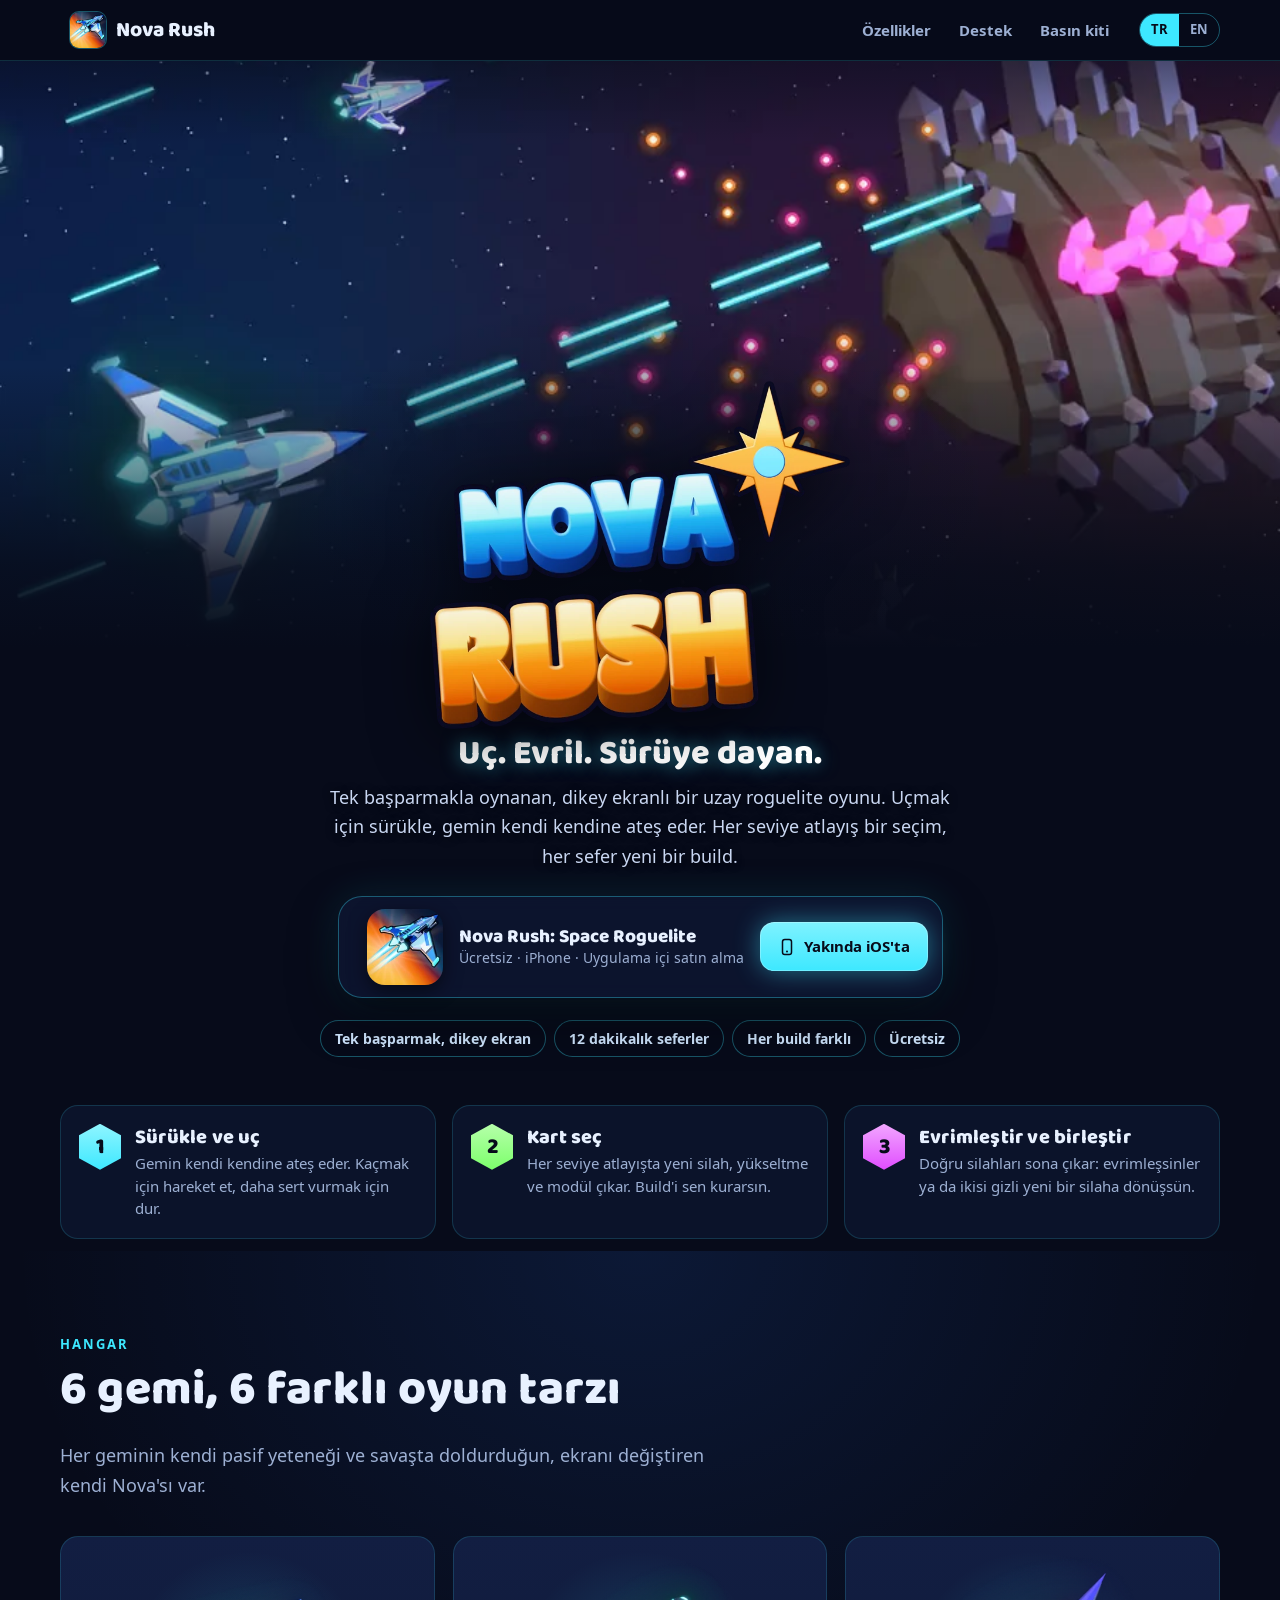
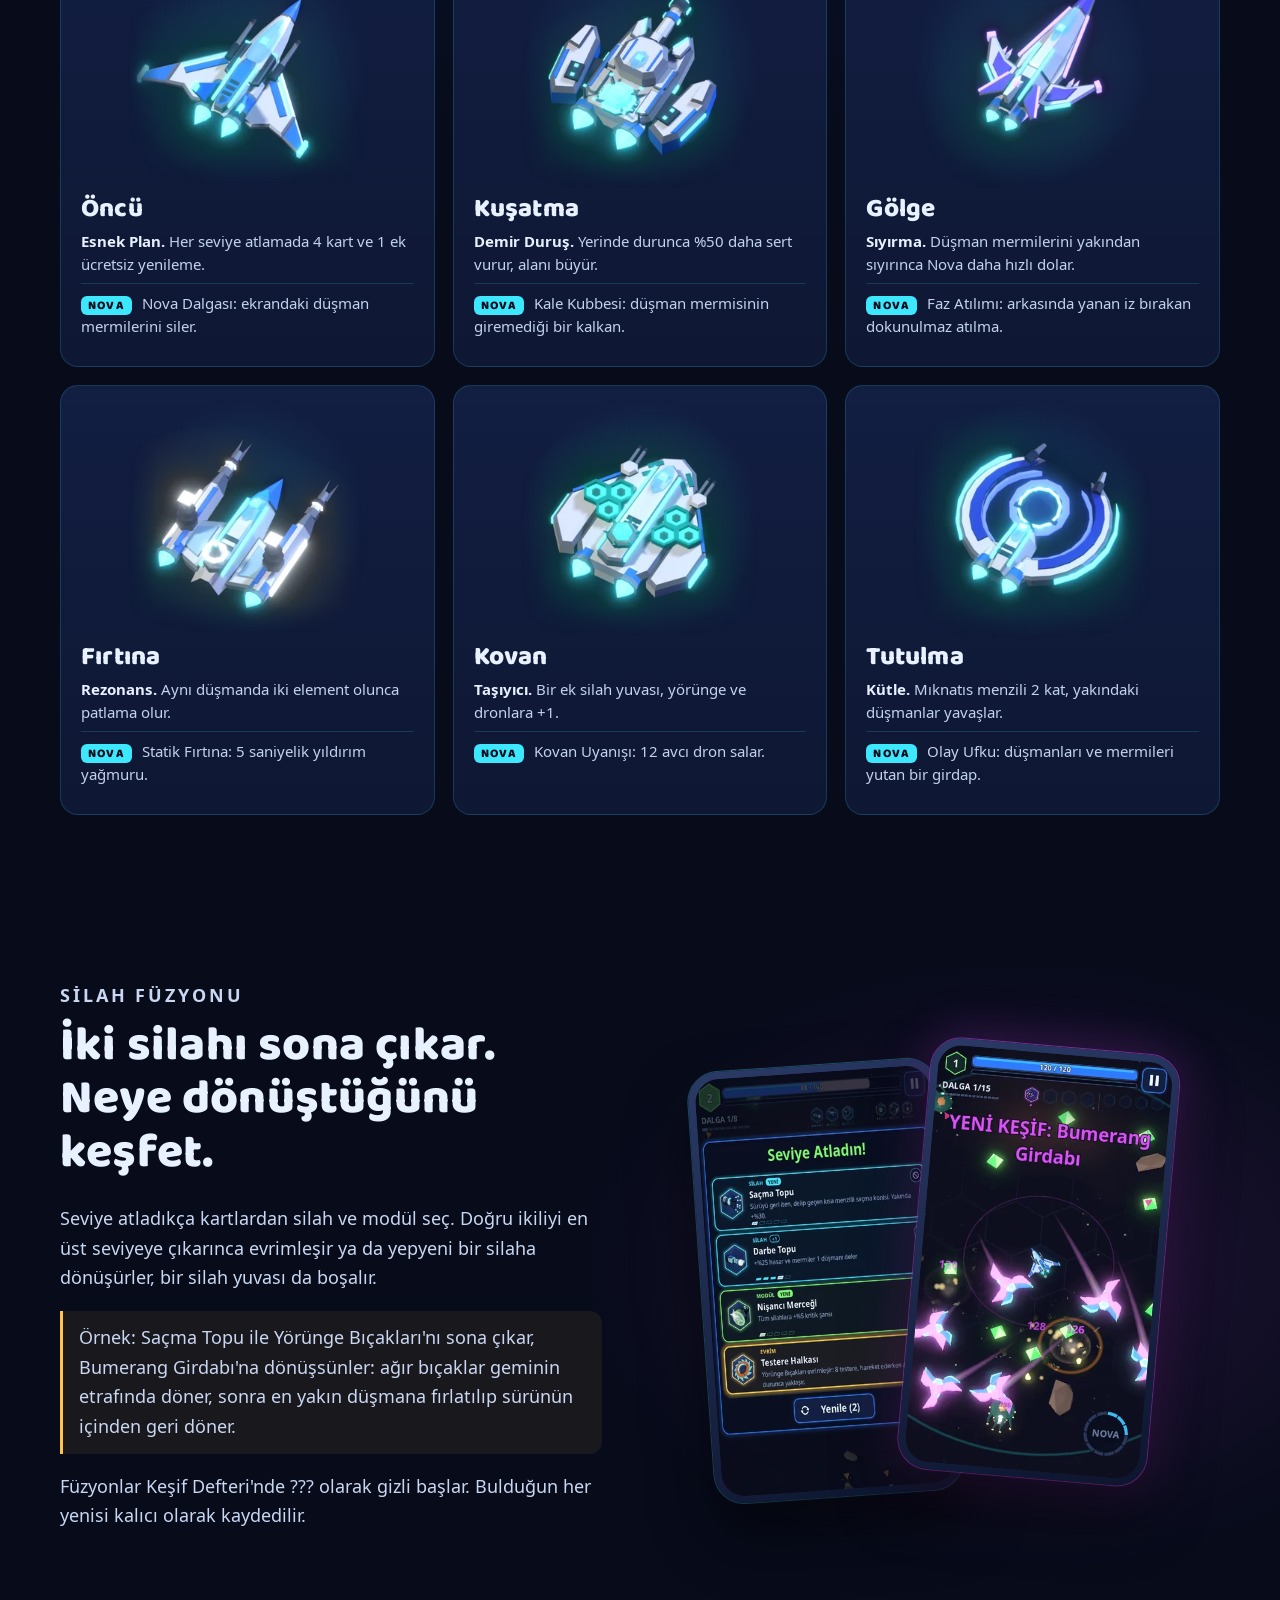
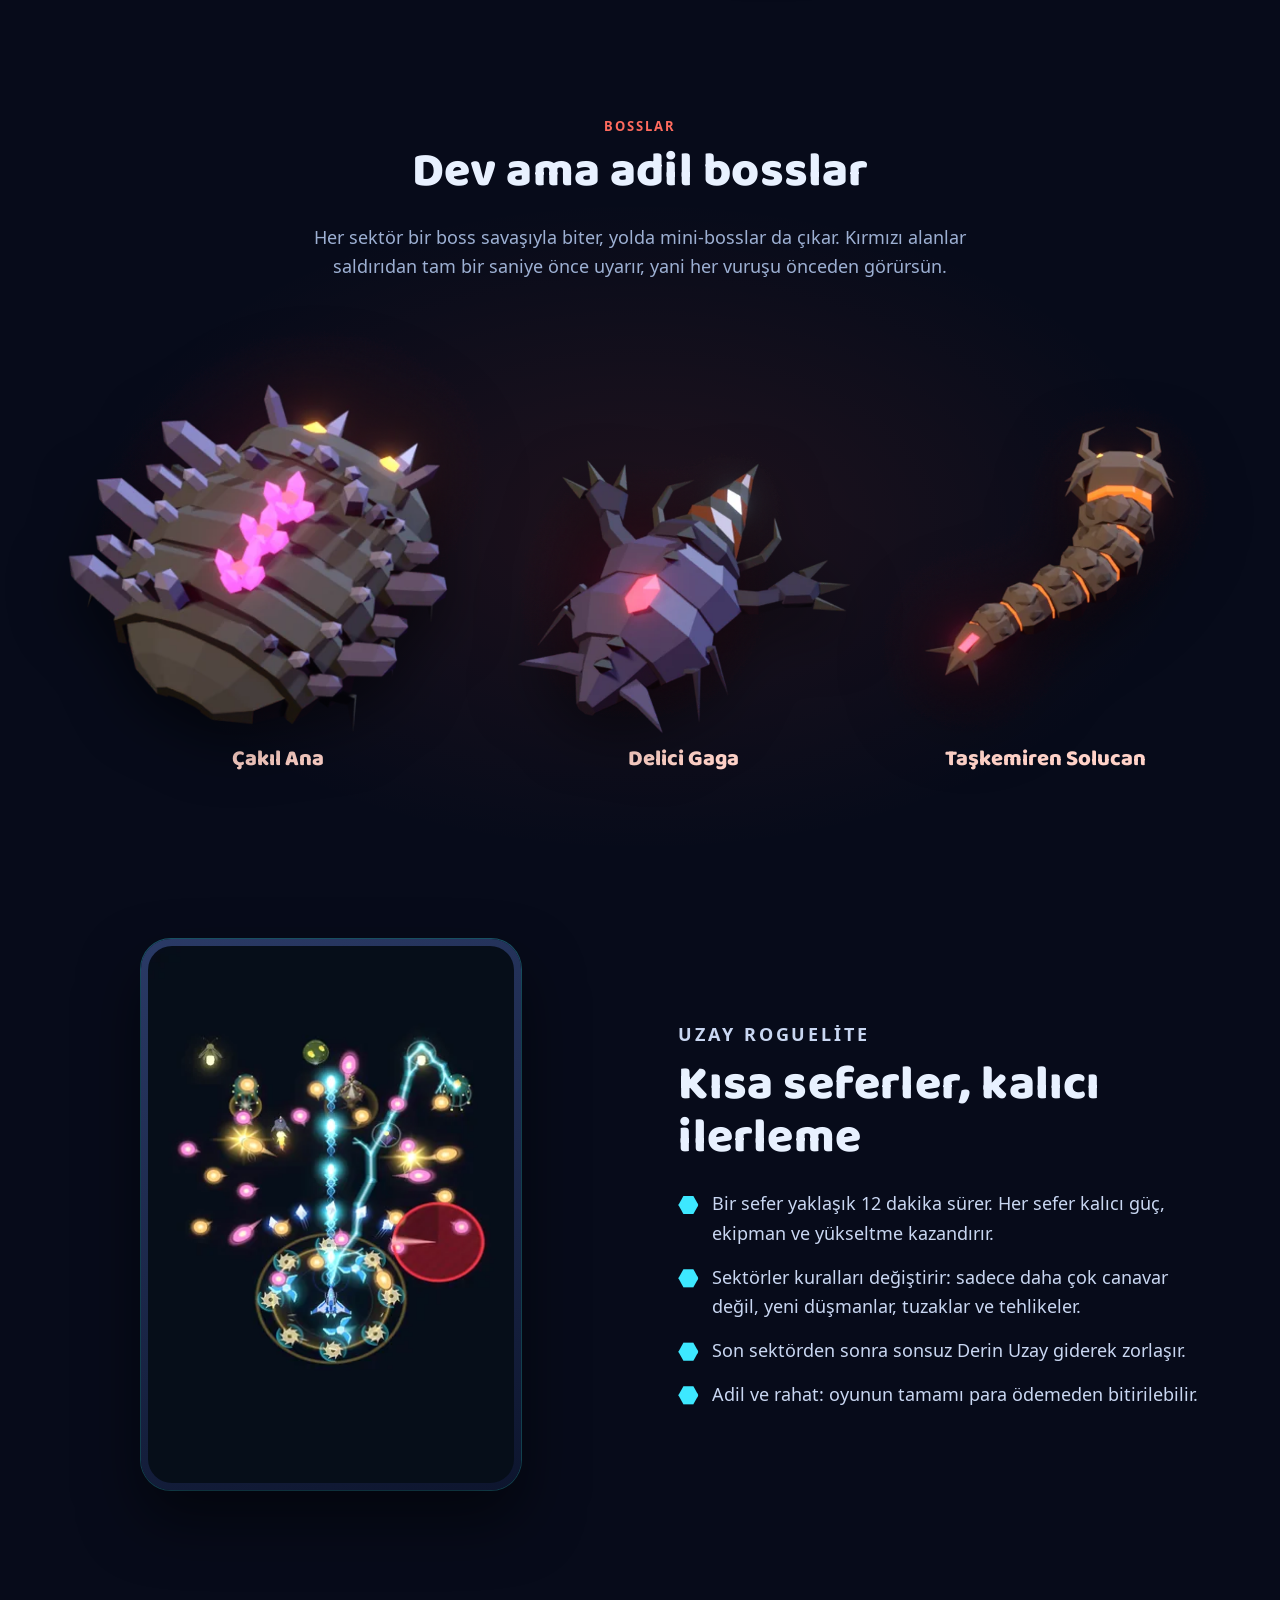
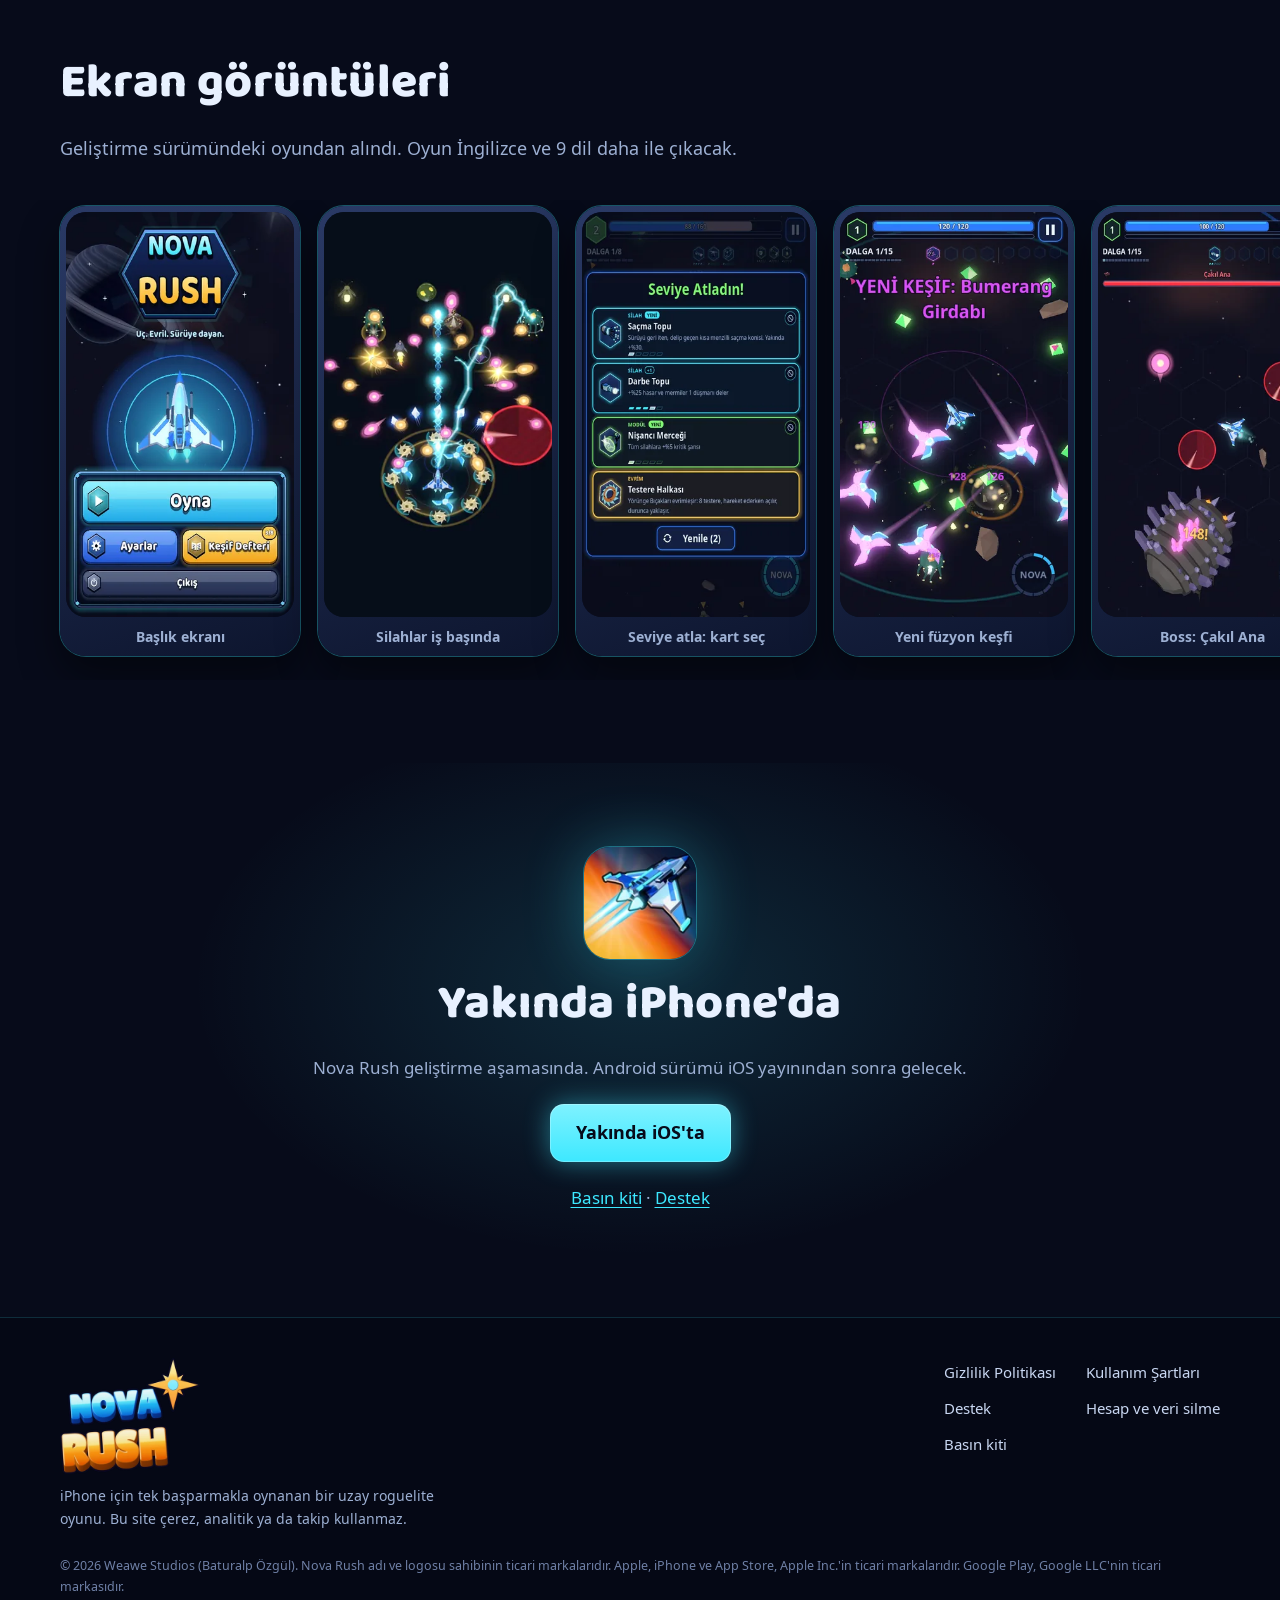
==== tr/index.html @ ee16c6bd "Weawe Studios site: Nova Rush landing, privacy, terms, support, account deletion, press, app-ads.txt" ====
<!doctype html>
<html lang="tr">
<head>
<meta charset="utf-8">
<meta name="viewport" content="width=device-width, initial-scale=1, viewport-fit=cover">
<title>Nova Rush · iPhone için uzay roguelite</title>
<meta name="description" content="Uç, silahlarını evrimleştir, sürüye dayan. Dikey ekranda tek başparmakla oynanan uzay roguelite nişancı oyunu, yakında iPhone&#x27;da.">
<meta name="theme-color" content="#070B1A">
<meta name="color-scheme" content="dark">
<link rel="canonical" href="https://weawestudios.github.io/tr/">
<link rel="alternate" hreflang="en" href="https://weawestudios.github.io/">
<link rel="alternate" hreflang="tr" href="https://weawestudios.github.io/tr/">
<link rel="alternate" hreflang="x-default" href="https://weawestudios.github.io/">
<meta property="og:type" content="website">
<meta property="og:site_name" content="Nova Rush">
<meta property="og:title" content="Nova Rush · iPhone için uzay roguelite">
<meta property="og:description" content="Uç, silahlarını evrimleştir, sürüye dayan. Dikey ekranda tek başparmakla oynanan uzay roguelite nişancı oyunu, yakında iPhone&#x27;da.">
<meta property="og:url" content="https://weawestudios.github.io/tr/">
<meta property="og:image" content="https://weawestudios.github.io/assets/img/og_image.png">
<meta property="og:locale" content="tr_TR">
<meta name="twitter:card" content="summary_large_image">
<link rel="icon" href="../favicon.ico" sizes="48x48">
<link rel="icon" href="../favicon.png" type="image/png">
<link rel="apple-touch-icon" href="../apple-touch-icon.png">
<link rel="preload" href="../assets/fonts/baloo2.woff" as="font" type="font/woff" crossorigin>
<link rel="stylesheet" href="../assets/css/site.css">
</head>
<body class="p-index">
<a class="skip" href="#main">İçeriğe geç</a>
<header class="top">
  <div class="wrap top-in">
    <a class="brand" href="../tr/" aria-label="Nova Rush">
      <picture><source type="image/webp" srcset="../assets/img/icon_128.webp"><img src="../assets/img/icon_128.png" alt="" width="36" height="36" class="brand-icon"></picture>
      <span>Nova Rush</span>
    </a>
    <nav class="nav" aria-label="Ana menü"><a href="../tr/#features">Özellikler</a><a href="../tr/support.html">Destek</a><a href="../tr/press.html">Basın kiti</a></nav>
    <div class="langs" role="group" aria-label="Dil"><span class="lang current" aria-current="true">TR</span><a class="lang" href="../" hreflang="en" lang="en" aria-label="English">EN</a></div>
  </div>
</header>
<main id="main">
<section class="hero" aria-labelledby="hero-title">
  <div class="hero-art">
    <picture>
      <source media="(max-width: 700px)" type="image/webp" srcset="../assets/img/keyart_mobile.webp">
      <source media="(max-width: 700px)" srcset="../assets/img/keyart_mobile.png">
      <source type="image/webp" srcset="../assets/img/keyart_1200.webp 1200w, ../assets/img/keyart_2400.webp 2400w" sizes="100vw">
      <img src="../assets/img/keyart_1200.png" alt="Nova Rush ana görseli: Öncü ve beş gemi daha, düşman mermilerinin arasından dev Çakıl Ana&#x27;ya doğru uçuyor." width="1200" height="550" fetchpriority="high">
    </picture>
  </div>
  <div class="wrap hero-in">
    <h1 id="hero-title" class="hero-logo"><picture><source type="image/webp" srcset="../assets/img/logo_360.webp 360w, ../assets/img/logo_720.webp 720w" sizes="(max-width: 700px) 70vw, 420px"><img src="../assets/img/logo_360.png" srcset="../assets/img/logo_360.png 360w, ../assets/img/logo_720.png 720w" sizes="(max-width: 700px) 70vw, 420px" alt="Nova Rush" width="720" height="597" fetchpriority="high"></picture></h1>
    <p class="tagline">Uç. Evril. Sürüye dayan.</p>
    <p class="hero-sub">Tek başparmakla oynanan, dikey ekranlı bir uzay roguelite oyunu. Uçmak için sürükle, gemin kendi kendine ateş eder. Her seviye atlayış bir seçim, her sefer yeni bir build.</p>
    <div class="store-card">
      <picture><source type="image/webp" srcset="../assets/img/icon_128.webp 128w, ../assets/img/icon_256.webp 256w" sizes="96px"><img src="../assets/img/icon_128.png" srcset="../assets/img/icon_128.png 128w, ../assets/img/icon_256.png 256w" sizes="96px" alt="Nova Rush uygulama ikonu" width="96" height="96" fetchpriority="high" class="app-icon"></picture>
      <div class="store-meta">
        <strong>Nova Rush: Space Roguelite</strong>
        <span>Ücretsiz · iPhone · Uygulama içi satın alma</span>
      </div>
      <span class="soon" role="status">
        <svg aria-hidden="true" viewBox="0 0 24 24" width="18" height="18"><rect x="6" y="2" width="12" height="20" rx="3" fill="none" stroke="currentColor" stroke-width="2"/><circle cx="12" cy="18" r="1.3" fill="currentColor"/></svg>
        Yakında iOS'ta
      </span>
    </div>
    <ul class="pills"><li>Tek başparmak, dikey ekran</li><li>12 dakikalık seferler</li><li>Her build farklı</li><li>Ücretsiz</li></ul>
  </div>
</section>

<section class="how" aria-labelledby="how-title">
  <div class="wrap">
    <h2 id="how-title" class="vh">Nasıl oynanır</h2>
    <ol class="how-steps"><li><span class="hex">1</span><div><h3>Sürükle ve uç</h3><p>Gemin kendi kendine ateş eder. Kaçmak için hareket et, daha sert vurmak için dur.</p></div></li><li><span class="hex">2</span><div><h3>Kart seç</h3><p>Her seviye atlayışta yeni silah, yükseltme ve modül çıkar. Build'i sen kurarsın.</p></div></li><li><span class="hex">3</span><div><h3>Evrimleştir ve birleştir</h3><p>Doğru silahları sona çıkar: evrimleşsinler ya da ikisi gizli yeni bir silaha dönüşsün.</p></div></li></ol>
  </div>
</section>

<section id="features" class="sec ships-sec" aria-labelledby="ships-title">
  <div class="wrap">
    <p class="kicker">Hangar</p>
    <h2 id="ships-title">6 gemi, 6 farklı oyun tarzı</h2>
    <p class="sec-lead">Her geminin kendi pasif yeteneği ve savaşta doldurduğun, ekranı değiştiren kendi Nova'sı var.</p>
    <ul class="ships"><li class="ship">
  <div class="ship-art"><picture><source type="image/webp" srcset="../assets/img/ship_vanguard.webp"><img src="../assets/img/ship_vanguard.png" alt="Öncü" width="320" height="320" loading="lazy" decoding="async"></picture></div>
  <h3>Öncü</h3>
  <p class="ship-trait"><b>Esnek Plan.</b> Her seviye atlamada 4 kart ve 1 ek ücretsiz yenileme.</p>
  <p class="ship-nova"><span>NOVA</span> Nova Dalgası: ekrandaki düşman mermilerini siler.</p>
</li><li class="ship">
  <div class="ship-art"><picture><source type="image/webp" srcset="../assets/img/ship_siege.webp"><img src="../assets/img/ship_siege.png" alt="Kuşatma" width="320" height="320" loading="lazy" decoding="async"></picture></div>
  <h3>Kuşatma</h3>
  <p class="ship-trait"><b>Demir Duruş.</b> Yerinde durunca %50 daha sert vurur, alanı büyür.</p>
  <p class="ship-nova"><span>NOVA</span> Kale Kubbesi: düşman mermisinin giremediği bir kalkan.</p>
</li><li class="ship">
  <div class="ship-art"><picture><source type="image/webp" srcset="../assets/img/ship_shade.webp"><img src="../assets/img/ship_shade.png" alt="Gölge" width="320" height="320" loading="lazy" decoding="async"></picture></div>
  <h3>Gölge</h3>
  <p class="ship-trait"><b>Sıyırma.</b> Düşman mermilerini yakından sıyırınca Nova daha hızlı dolar.</p>
  <p class="ship-nova"><span>NOVA</span> Faz Atılımı: arkasında yanan iz bırakan dokunulmaz atılma.</p>
</li><li class="ship">
  <div class="ship-art"><picture><source type="image/webp" srcset="../assets/img/ship_tempest.webp"><img src="../assets/img/ship_tempest.png" alt="Fırtına" width="320" height="320" loading="lazy" decoding="async"></picture></div>
  <h3>Fırtına</h3>
  <p class="ship-trait"><b>Rezonans.</b> Aynı düşmanda iki element olunca patlama olur.</p>
  <p class="ship-nova"><span>NOVA</span> Statik Fırtına: 5 saniyelik yıldırım yağmuru.</p>
</li><li class="ship">
  <div class="ship-art"><picture><source type="image/webp" srcset="../assets/img/ship_hive.webp"><img src="../assets/img/ship_hive.png" alt="Kovan" width="320" height="320" loading="lazy" decoding="async"></picture></div>
  <h3>Kovan</h3>
  <p class="ship-trait"><b>Taşıyıcı.</b> Bir ek silah yuvası, yörünge ve dronlara +1.</p>
  <p class="ship-nova"><span>NOVA</span> Kovan Uyanışı: 12 avcı dron salar.</p>
</li><li class="ship">
  <div class="ship-art"><picture><source type="image/webp" srcset="../assets/img/ship_eclipse.webp"><img src="../assets/img/ship_eclipse.png" alt="Tutulma" width="320" height="320" loading="lazy" decoding="async"></picture></div>
  <h3>Tutulma</h3>
  <p class="ship-trait"><b>Kütle.</b> Mıknatıs menzili 2 kat, yakındaki düşmanlar yavaşlar.</p>
  <p class="ship-nova"><span>NOVA</span> Olay Ufku: düşmanları ve mermileri yutan bir girdap.</p>
</li></ul>
  </div>
</section>

<section class="sec split fusion" aria-labelledby="fusion-title">
  <div class="wrap split-in">
    <div class="split-text">
      <p class="kicker k-fusion">Silah füzyonu</p>
      <h2 id="fusion-title">İki silahı sona çıkar. Neye dönüştüğünü keşfet.</h2>
      <p>Seviye atladıkça kartlardan silah ve modül seç. Doğru ikiliyi en üst seviyeye çıkarınca evrimleşir ya da yepyeni bir silaha dönüşürler, bir silah yuvası da boşalır.</p>
      <p class="example">Örnek: Saçma Topu ile Yörünge Bıçakları'nı sona çıkar, Bumerang Girdabı'na dönüşsünler: ağır bıçaklar geminin etrafında döner, sonra en yakın düşmana fırlatılıp sürünün içinden geri döner.</p>
      <p>Füzyonlar Keşif Defteri'nde ??? olarak gizli başlar. Bulduğun her yenisi kalıcı olarak kaydedilir.</p>
    </div>
    <div class="split-media duo">
      <div class="phone"><picture><source type="image/webp" srcset="../assets/img/shot_levelup_360.webp"><img src="../assets/img/shot_levelup_360.png" alt="Seviye atlama ekranı: yeni silah, silah yükseltmesi, modül ve altın evrim kartı." width="360" height="640" loading="lazy" decoding="async"></picture></div>
      <div class="phone tilt"><picture><source type="image/webp" srcset="../assets/img/shot_fusion_360.webp"><img src="../assets/img/shot_fusion_360.png" alt="Sefer içinde yeni füzyon keşfi: düşmanların arasında dönen pembe bumerang bıçaklar." width="360" height="640" loading="lazy" decoding="async"></picture></div>
    </div>
  </div>
</section>

<section class="sec bosses-sec" aria-labelledby="boss-title">
  <div class="wrap">
    <p class="kicker k-boss">Bosslar</p>
    <h2 id="boss-title">Dev ama adil bosslar</h2>
    <p class="sec-lead">Her sektör bir boss savaşıyla biter, yolda mini-bosslar da çıkar. Kırmızı alanlar saldırıdan tam bir saniye önce uyarır, yani her vuruşu önceden görürsün.</p>
    <div class="bosses"><figure class="boss"><picture><source type="image/webp" srcset="../assets/img/boss_gravel_matron.webp"><img src="../assets/img/boss_gravel_matron.png" alt="Çakıl Ana" width="480" height="480" loading="lazy" decoding="async"></picture><figcaption>Çakıl Ana</figcaption></figure><figure class="boss"><picture><source type="image/webp" srcset="../assets/img/boss_drillbeak.webp"><img src="../assets/img/boss_drillbeak.png" alt="Delici Gaga" width="480" height="480" loading="lazy" decoding="async"></picture><figcaption>Delici Gaga</figcaption></figure><figure class="boss"><picture><source type="image/webp" srcset="../assets/img/boss_rockgnaw_wyrm.webp"><img src="../assets/img/boss_rockgnaw_wyrm.png" alt="Taşkemiren Solucan" width="480" height="480" loading="lazy" decoding="async"></picture><figcaption>Taşkemiren Solucan</figcaption></figure></div>
  </div>
</section>

<section class="sec split reverse endless" aria-labelledby="endless-title">
  <div class="wrap split-in">
    <div class="split-text">
      <p class="kicker">Uzay roguelite</p>
      <h2 id="endless-title">Kısa seferler, kalıcı ilerleme</h2>
      <ul class="ticks"><li>Bir sefer yaklaşık 12 dakika sürer. Her sefer kalıcı güç, ekipman ve yükseltme kazandırır.</li><li>Sektörler kuralları değiştirir: sadece daha çok canavar değil, yeni düşmanlar, tuzaklar ve tehlikeler.</li><li>Son sektörden sonra sonsuz Derin Uzay giderek zorlaşır.</li><li>Adil ve rahat: oyunun tamamı para ödemeden bitirilebilir.</li></ul>
    </div>
    <div class="split-media">
      <div class="phone wide"><picture><source type="image/webp" srcset="../assets/img/shot_combat_360.webp"><img src="../assets/img/shot_combat_360.png" alt="Yoğun çatışma: camgöbeği oyuncu silahları, dönen testereler, turuncu ve pembe düşman mermileri." width="360" height="528" loading="lazy" decoding="async"></picture></div>
    </div>
  </div>
</section>

<section id="gallery" class="sec gallery-sec" aria-labelledby="gallery-title">
  <div class="wrap">
    <h2 id="gallery-title">Ekran görüntüleri</h2>
    <p class="sec-lead">Geliştirme sürümündeki oyundan alındı. Oyun İngilizce ve 9 dil daha ile çıkacak.</p>
  </div>
  <ul class="gallery" tabindex="0" aria-label="Ekran görüntüleri"><li><button class="shot" type="button" data-full="../assets/img/shot_menu_720" data-alt="Öncü gemisiyle Nova Rush başlık ekranı.">
  <picture><source type="image/webp" srcset="../assets/img/shot_menu_360.webp"><img src="../assets/img/shot_menu_360.png" alt="Öncü gemisiyle Nova Rush başlık ekranı." width="360" height="640" loading="lazy" decoding="async" class="shot-img"></picture>
  <span class="shot-cap">Başlık ekranı</span></button></li><li><button class="shot" type="button" data-full="../assets/img/shot_combat_720" data-alt="Yoğun bir çatışmada oyuncu silahları ve düşman mermileri.">
  <picture><source type="image/webp" srcset="../assets/img/shot_combat_360.webp"><img src="../assets/img/shot_combat_360.png" alt="Yoğun bir çatışmada oyuncu silahları ve düşman mermileri." width="360" height="528" loading="lazy" decoding="async" class="shot-img"></picture>
  <span class="shot-cap">Silahlar iş başında</span></button></li><li><button class="shot" type="button" data-full="../assets/img/shot_levelup_720" data-alt="Seviye atlama kart seçim ekranı.">
  <picture><source type="image/webp" srcset="../assets/img/shot_levelup_360.webp"><img src="../assets/img/shot_levelup_360.png" alt="Seviye atlama kart seçim ekranı." width="360" height="640" loading="lazy" decoding="async" class="shot-img"></picture>
  <span class="shot-cap">Seviye atla: kart seç</span></button></li><li><button class="shot" type="button" data-full="../assets/img/shot_fusion_720" data-alt="Yeni keşfedilen bir füzyon silahı.">
  <picture><source type="image/webp" srcset="../assets/img/shot_fusion_360.webp"><img src="../assets/img/shot_fusion_360.png" alt="Yeni keşfedilen bir füzyon silahı." width="360" height="640" loading="lazy" decoding="async" class="shot-img"></picture>
  <span class="shot-cap">Yeni füzyon keşfi</span></button></li><li><button class="shot" type="button" data-full="../assets/img/shot_boss_720" data-alt="Kırmızı uyarı alanlarıyla Çakıl Ana boss savaşı.">
  <picture><source type="image/webp" srcset="../assets/img/shot_boss_360.webp"><img src="../assets/img/shot_boss_360.png" alt="Kırmızı uyarı alanlarıyla Çakıl Ana boss savaşı." width="360" height="640" loading="lazy" decoding="async" class="shot-img"></picture>
  <span class="shot-cap">Boss: Çakıl Ana</span></button></li><li><button class="shot" type="button" data-full="../assets/img/shot_hud_720" data-alt="Etrafında camgöbeği bıçaklar dönen gemi yeşil XP kristalleri topluyor.">
  <picture><source type="image/webp" srcset="../assets/img/shot_hud_360.webp"><img src="../assets/img/shot_hud_360.png" alt="Etrafında camgöbeği bıçaklar dönen gemi yeşil XP kristalleri topluyor." width="360" height="640" loading="lazy" decoding="async" class="shot-img"></picture>
  <span class="shot-cap">Yörünge bıçakları</span></button></li></ul>
</section>

<section class="sec cta" aria-labelledby="cta-title">
  <div class="wrap cta-in">
    <picture><source type="image/webp" srcset="../assets/img/icon_128.webp 128w, ../assets/img/icon_256.webp 256w" sizes="128px"><img src="../assets/img/icon_128.png" srcset="../assets/img/icon_128.png 128w, ../assets/img/icon_256.png 256w" sizes="128px" alt="Nova Rush uygulama ikonu" width="128" height="128" loading="lazy" decoding="async" class="cta-icon"></picture>
    <h2 id="cta-title">Yakında iPhone'da</h2>
    <p>Nova Rush geliştirme aşamasında. Android sürümü iOS yayınından sonra gelecek.</p>
    <span class="soon big" role="status">Yakında iOS'ta</span>
    <p class="cta-links"><a href="../tr/press.html">Basın kiti</a> · <a href="../tr/support.html">Destek</a></p>
  </div>
</section>
</main>
<dialog class="lightbox" aria-label="Ekran görüntüleri">
  <button class="lb-close" type="button" aria-label="Kapat">×</button>
  <picture><source type="image/webp" srcset=""><img src="" alt="" width="720" height="1280"></picture>
</dialog>
<footer class="foot">
  <div class="wrap foot-in">
    <div class="foot-brand">
      <picture><source type="image/webp" srcset="../assets/img/logo_360.webp"><img src="../assets/img/logo_360.png" alt="Nova Rush" width="360" height="298" loading="lazy" decoding="async"></picture>
      <p>iPhone için tek başparmakla oynanan bir uzay roguelite oyunu. Bu site çerez, analitik ya da takip kullanmaz.</p>
    </div>
    <ul class="foot-links"><li><a href="../tr/privacy.html">Gizlilik Politikası</a></li><li><a href="../tr/terms.html">Kullanım Şartları</a></li><li><a href="../tr/support.html">Destek</a></li><li><a href="../tr/delete-account.html">Hesap ve veri silme</a></li><li><a href="../tr/press.html">Basın kiti</a></li></ul>
  </div>
  <div class="wrap foot-legal"><p>© 2026 Weawe Studios (Baturalp Özgül). Nova Rush adı ve logosu sahibinin ticari markalarıdır. Apple, iPhone ve App Store, Apple Inc.'in ticari markalarıdır. Google Play, Google LLC'nin ticari markasıdır.</p></div>
</footer>
<script src="../assets/js/site.js" defer></script>
</body>
</html>
---- assets/css/site.css ----
/* Nova Rush website. Palette follows docs/GORSEL_REHBER.md: cool = player/brand, warm = danger/boss. */
@font-face { font-family: "Baloo 2"; src: url("../fonts/baloo2.woff") format("woff"); font-weight: 800; font-display: swap; }
@font-face { font-family: "Noto Sans"; src: url("../fonts/notosans-regular.woff") format("woff"); font-weight: 400; font-display: swap; }
@font-face { font-family: "Noto Sans"; src: url("../fonts/notosans-bold.woff") format("woff"); font-weight: 700; font-display: swap; }

:root {
  --bg: #070B1A; --bg2: #0B1228; --panel: #0E1733; --panel2: #121E42;
  --line: rgba(61, 232, 255, .16); --line2: rgba(61, 232, 255, .34);
  --cyan: #3DE8FF; --blue: #2F7BFF; --text: #E8F1FF; --muted: #9DB0D3;
  --gold: #FFC24A; --fusion: #E04DFF; --danger: #FF3344; --xp: #7CFF6B;
  --r: 18px; --wrap: 1160px;
  --display: "Baloo 2", "Arial Rounded MT Bold", system-ui, sans-serif;
  --body: "Noto Sans", system-ui, -apple-system, "Segoe UI", Roboto, sans-serif;
}
*, *::before, *::after { box-sizing: border-box; }
html { -webkit-text-size-adjust: 100%; scroll-behavior: smooth; }
body { margin: 0; background: var(--bg); color: var(--text); font: 400 17px/1.65 var(--body); overflow-x: hidden; }
img { max-width: 100%; height: auto; display: block; }
picture { display: contents; }
a { color: var(--cyan); text-underline-offset: 3px; }
a:hover { color: #9FF4FF; }
:focus-visible { outline: 3px solid var(--cyan); outline-offset: 3px; border-radius: 6px; }
h1, h2, h3 { font-family: var(--display); font-weight: 800; line-height: 1.12; letter-spacing: .2px; margin: 0 0 .5em; }
h2 { font-size: clamp(30px, 4.6vw, 48px); }
h3 { font-size: 22px; }
.wrap { width: min(var(--wrap), 100% - 40px); margin-inline: auto; }
.narrow { width: min(820px, 100% - 40px); }
.skip { position: absolute; left: -999px; top: 8px; background: var(--cyan); color: var(--bg); padding: 8px 14px; border-radius: 8px; z-index: 50; font-weight: 700; }
.skip:focus { left: 8px; }

/* Header */
.top { position: sticky; top: 0; z-index: 30; background: rgba(7, 11, 26, .78); backdrop-filter: blur(12px); -webkit-backdrop-filter: blur(12px); border-bottom: 1px solid var(--line); }
.top-in { display: flex; align-items: center; gap: 18px; min-height: 60px; }
.brand { display: flex; align-items: center; gap: 10px; color: var(--text); text-decoration: none; font: 800 21px/1 var(--display); }
.brand-icon { width: 36px; height: 36px; border-radius: 9px; box-shadow: 0 0 0 1px var(--line2); }
.nav { display: flex; gap: 4px; margin-left: auto; }
.nav a { color: var(--muted); text-decoration: none; font-weight: 700; font-size: 15px; padding: 8px 12px; border-radius: 10px; }
.nav a:hover, .nav a[aria-current] { color: var(--text); background: rgba(61, 232, 255, .08); }
.langs { display: flex; border: 1px solid var(--line2); border-radius: 999px; overflow: hidden; font-weight: 700; font-size: 13px; }
.lang { padding: 5px 11px; color: var(--muted); text-decoration: none; }
.lang.current { background: var(--cyan); color: var(--bg); }
.lang:hover:not(.current) { color: var(--text); background: rgba(61, 232, 255, .1); }
@media (max-width: 620px) { .nav a:first-child { display: none; } .nav a { padding: 8px 8px; font-size: 14px; } .brand span { display: none; } }

/* Hero */
.hero { position: relative; isolation: isolate; padding: calc(min(100vw, 2400px) * .25) 0 40px; overflow: hidden; }
.hero-art { position: absolute; inset: 0 0 auto 0; z-index: -1; overflow: hidden; }
.hero-art img { width: 100%; height: auto; aspect-ratio: 2400 / 1100; object-fit: cover; animation: drift 26s ease-in-out infinite alternate; }
.hero-art::after { content: ""; position: absolute; inset: 0;
  background: radial-gradient(34% 42% at 50% 74%, rgba(7, 11, 26, .72), transparent 80%),
              linear-gradient(180deg, rgba(7, 11, 26, .5) 0, transparent 14%, transparent 52%, rgba(7, 11, 26, .85) 86%, var(--bg) 100%); }
@media (min-width: 1500px) { .hero { padding-top: calc(min(100vw, 2400px) * .30); } }
@keyframes drift { from { transform: scale(1.02); } to { transform: scale(1.06) translate3d(-.8%, -.6%, 0); } }
.hero-in { text-align: center; display: flex; flex-direction: column; align-items: center; }
.hero-logo { margin: 0 0 6px; width: min(420px, 74vw); filter: drop-shadow(0 10px 30px rgba(0, 0, 0, .55)); animation: bob 5s ease-in-out infinite; }
@keyframes bob { 50% { transform: translateY(-6px); } }
.tagline { font: 800 clamp(24px, 3.4vw, 34px)/1.1 var(--display); margin: 0 0 10px; color: #fff; text-shadow: 0 0 18px rgba(61, 232, 255, .55); }
.hero-sub { max-width: 640px; margin: 0 0 24px; color: #C9D7F2; font-size: 18px; text-shadow: 0 1px 8px rgba(0, 0, 0, .8); }
.store-card { display: flex; align-items: center; gap: 16px; padding: 12px 14px 12px 12px; border-radius: 24px; background: rgba(14, 23, 51, .82); border: 1px solid var(--line2); box-shadow: 0 18px 50px rgba(0, 0, 0, .45), 0 0 40px rgba(61, 232, 255, .12); text-align: left; backdrop-filter: blur(8px); }
.app-icon { width: 76px; height: 76px; border-radius: 18px; box-shadow: 0 6px 18px rgba(0, 0, 0, .5); }
.store-meta { display: flex; flex-direction: column; line-height: 1.3; }
.store-meta strong { font: 800 19px/1.2 var(--display); }
.store-meta span { color: var(--muted); font-size: 14px; }
.soon { display: inline-flex; align-items: center; gap: 8px; padding: 12px 18px; border-radius: 14px; font-weight: 700; font-size: 15px; white-space: nowrap;
  color: var(--bg); background: linear-gradient(180deg, #7FF2FF, var(--cyan)); box-shadow: 0 0 0 1px rgba(255, 255, 255, .25) inset, 0 0 26px rgba(61, 232, 255, .45); animation: pulse 2.8s ease-in-out infinite; }
@keyframes pulse { 50% { box-shadow: 0 0 0 1px rgba(255, 255, 255, .25) inset, 0 0 40px rgba(61, 232, 255, .7); } }
.soon.big { font-size: 18px; padding: 14px 26px; }
.pills { list-style: none; display: flex; flex-wrap: wrap; justify-content: center; gap: 8px; padding: 0; margin: 22px 0 0; }
.pills li { padding: 6px 14px; border-radius: 999px; border: 1px solid var(--line2); background: rgba(7, 11, 26, .6); color: #CFE6FF; font-size: 14px; font-weight: 700; }
@media (max-width: 700px) {
  .hero { padding: 0 0 32px; }
  .hero-art { position: relative; inset: auto; aspect-ratio: 3 / 2; }
  .hero-art img { animation: none; aspect-ratio: 3 / 2; height: 100%; }
  .hero-art::after { background: linear-gradient(180deg, transparent 50%, var(--bg) 100%); }
  .hero-in { margin-top: -18vw; }
  .store-card { flex-wrap: wrap; justify-content: center; text-align: center; padding: 14px; }
  .store-card .store-meta { align-items: center; }
  .app-icon { width: 64px; height: 64px; }
  .hero-sub { font-size: 16px; }
}

/* Sections */
.sec { padding: clamp(48px, 6.5vw, 92px) 0; position: relative; }
.vh { position: absolute; width: 1px; height: 1px; overflow: hidden; clip: rect(0 0 0 0); white-space: nowrap; }
.how { padding: 8px 0 12px; }
.how-steps { list-style: none; margin: 0; padding: 0; display: grid; grid-template-columns: repeat(3, 1fr); gap: 16px; }
.how-steps li { display: flex; gap: 14px; align-items: flex-start; padding: 18px; border-radius: var(--r); background: rgba(14, 23, 51, .7); border: 1px solid var(--line); }
.how-steps h3 { font-size: 20px; margin: 2px 0 4px; }
.how-steps p { margin: 0; color: var(--muted); font-size: 15px; line-height: 1.5; }
.hex { flex: none; width: 42px; height: 46px; display: grid; place-items: center; font: 800 22px/1 var(--display); color: var(--bg);
  background: linear-gradient(180deg, #8FF5FF, var(--cyan)); clip-path: polygon(50% 0, 100% 25%, 100% 75%, 50% 100%, 0 75%, 0 25%); }
.how-steps li:nth-child(2) .hex { background: linear-gradient(180deg, #B6FFAA, var(--xp)); }
.how-steps li:nth-child(3) .hex { background: linear-gradient(180deg, #F2A6FF, var(--fusion)); }
@media (max-width: 820px) { .how-steps { grid-template-columns: 1fr; gap: 10px; } .how-steps li { padding: 14px; } }
.kicker { text-transform: uppercase; letter-spacing: .16em; font-weight: 700; font-size: 13px; color: var(--cyan); margin: 0 0 8px; }
.k-fusion { color: var(--fusion); } .k-boss { color: #FF6B5E; }
.sec-lead { color: var(--muted); max-width: 680px; font-size: 18px; margin: 0 0 36px; }
.example { border-left: 3px solid var(--gold); background: rgba(255, 194, 74, .07); padding: 12px 16px; border-radius: 0 12px 12px 0; color: #F2E6C9; }

.ships-sec { background: radial-gradient(70% 60% at 50% 0, rgba(47, 123, 255, .12), transparent 70%); }
.ships { list-style: none; padding: 0; margin: 0; display: grid; grid-template-columns: repeat(3, 1fr); gap: 18px; }
.ship { position: relative; padding: 18px 20px 20px; border-radius: var(--r); background: linear-gradient(180deg, var(--panel2), var(--panel)); border: 1px solid var(--line); transition: transform .25s ease-out, border-color .25s ease-out, box-shadow .25s ease-out; }
.ship:hover { transform: translateY(-4px); border-color: var(--line2); box-shadow: 0 16px 40px rgba(0, 0, 0, .35), 0 0 30px rgba(61, 232, 255, .12); }
.ship-art { aspect-ratio: 1; display: grid; place-items: center; margin: -4px auto 4px; width: 72%;
  background: radial-gradient(closest-side, rgba(61, 232, 255, .16), transparent); }
.ship-art img { width: 100%; animation: hover 4s ease-in-out infinite; }
.ship:nth-child(2n) .ship-art img { animation-delay: -1.3s; } .ship:nth-child(3n) .ship-art img { animation-delay: -2.6s; }
@keyframes hover { 50% { transform: translateY(-7px); } }
.ship h3 { margin: 0 0 6px; font-size: 26px; }
.ship p { margin: 0 0 8px; font-size: 15px; color: #C3D2EE; line-height: 1.5; }
.ship-trait b { color: var(--text); }
.ship-nova { padding-top: 8px; border-top: 1px solid var(--line); }
.ship-nova span { display: inline-block; font: 800 12px/1 var(--display); letter-spacing: .1em; padding: 4px 7px 3px; border-radius: 6px; margin-right: 6px; color: var(--bg); background: var(--cyan); }
@media (max-width: 900px) { .ships { grid-template-columns: repeat(2, 1fr); } }
@media (max-width: 520px) { .ships { grid-template-columns: 1fr 1fr; gap: 10px; } .ship { padding: 12px; } .ship h3 { font-size: 21px; } .ship p { font-size: 13.5px; } }

.split-in { display: grid; grid-template-columns: 1fr 1fr; gap: clamp(28px, 6vw, 80px); align-items: center; }
.split.reverse .split-text { order: 2; }
.split-text p { color: #C9D7F2; font-size: 18px; }
.fusion { background: radial-gradient(50% 60% at 80% 50%, rgba(224, 77, 255, .12), transparent 70%); }
.split-media { position: relative; display: flex; justify-content: center; }
.duo { gap: 0; }
.phone { width: min(300px, 46%); border-radius: 30px; padding: 7px; background: linear-gradient(160deg, #2A3A66, #0D152E); box-shadow: 0 30px 60px rgba(0, 0, 0, .5), 0 0 0 1px var(--line2); }
.phone img { border-radius: 24px; width: 100%; }
.duo .phone:first-child { transform: rotate(-4deg) translateY(16px); z-index: 1; }
.duo .phone.tilt { transform: rotate(5deg) translateX(-14%); box-shadow: 0 30px 60px rgba(0, 0, 0, .5), 0 0 0 1px rgba(224, 77, 255, .5), 0 0 50px rgba(224, 77, 255, .25); z-index: 2; }
.phone.wide { width: min(380px, 90%); }
.ticks { list-style: none; padding: 0; margin: 0; display: grid; gap: 14px; }
.ticks li { position: relative; padding-left: 34px; font-size: 18px; color: #C9D7F2; }
.ticks li::before { content: ""; position: absolute; left: 0; top: .32em; width: 20px; height: 20px; clip-path: polygon(25% 5%, 75% 5%, 100% 50%, 75% 95%, 25% 95%, 0 50%); background: var(--cyan); box-shadow: 0 0 12px var(--cyan); }
@media (max-width: 820px) { .split-in { grid-template-columns: 1fr; } .split.reverse .split-text { order: 0; } .phone { width: min(240px, 46%); } }

.bosses-sec { background: radial-gradient(60% 55% at 50% 60%, rgba(255, 90, 60, .10), transparent 72%); text-align: center; }
.bosses-sec .sec-lead { margin-inline: auto; }
.bosses { display: grid; grid-template-columns: 1.25fr 1fr 1fr; gap: 12px; align-items: end; }
.boss { margin: 0; }
.boss img { width: 100%; filter: drop-shadow(0 20px 30px rgba(0, 0, 0, .6)); animation: breathe 5s ease-in-out infinite; }
.boss:nth-child(2) img { animation-delay: -1.7s; } .boss:nth-child(3) img { animation-delay: -3.4s; }
@keyframes breathe { 50% { transform: scale(1.025) translateY(-4px); } }
.boss figcaption { font: 800 22px/1.2 var(--display); margin-top: 6px; color: #FFD2C8; }
@media (max-width: 620px) { .bosses { grid-template-columns: 1fr 1fr; } .boss:first-child { grid-column: 1 / -1; width: 78%; margin-inline: auto; } .boss figcaption { font-size: 18px; } }

/* Gallery */
.gallery { list-style: none; margin: 0; padding: 6px max(20px, calc((100% - var(--wrap)) / 2)) 24px; display: grid; grid-auto-flow: column; grid-auto-columns: min(240px, 62vw); gap: 18px; overflow-x: auto; scroll-snap-type: x mandatory; scrollbar-color: var(--line2) transparent; }
.gallery li { scroll-snap-align: center; }
.shot { all: unset; cursor: zoom-in; display: block; border-radius: 26px; padding: 6px; background: linear-gradient(160deg, #2A3A66, #0D152E); box-shadow: 0 0 0 1px var(--line2), 0 20px 40px rgba(0, 0, 0, .45); transition: transform .2s ease-out, box-shadow .2s ease-out; }
.shot:hover, .shot:focus-visible { transform: translateY(-5px); box-shadow: 0 0 0 2px var(--cyan), 0 24px 46px rgba(0, 0, 0, .5); }
.shot-img { border-radius: 20px; aspect-ratio: 9 / 16; object-fit: cover; object-position: top; width: 100%; background: var(--bg2); }
.shot-cap { display: block; text-align: center; font-weight: 700; font-size: 14px; color: var(--muted); padding: 8px 4px 2px; }
.lightbox { border: 0; padding: 0; background: transparent; max-width: 96vw; max-height: 94vh; }
.lightbox::backdrop { background: rgba(3, 5, 14, .9); backdrop-filter: blur(4px); }
.lightbox img { max-height: 90vh; width: auto; border-radius: 22px; box-shadow: 0 0 0 1px var(--line2); }
.lb-close { position: absolute; top: 8px; right: 8px; width: 44px; height: 44px; border-radius: 50%; border: 1px solid var(--line2); background: rgba(7, 11, 26, .85); color: #fff; font-size: 28px; line-height: 1; cursor: pointer; }

.cta { text-align: center; background: radial-gradient(50% 70% at 50% 40%, rgba(61, 232, 255, .14), transparent 70%); }
.cta-in { display: flex; flex-direction: column; align-items: center; }
.cta-icon { width: 112px; height: 112px; border-radius: 26px; margin-bottom: 18px; box-shadow: 0 0 0 1px var(--line2), 0 0 60px rgba(61, 232, 255, .3); }
.cta p { color: var(--muted); margin: 0 0 22px; }
.cta .cta-links { margin-top: 22px; }

/* Docs */
.doc { padding: 48px 0 90px; }
.doc h1 { font-size: clamp(36px, 6vw, 56px); margin-top: 8px; }
.doc .lead { font-size: 19px; color: #C9D7F2; }
.doc h2 { font-size: clamp(24px, 3.4vw, 30px); margin-top: 1.8em; padding-top: 8px; scroll-margin-top: 80px; }
.doc h3 { margin-top: 1.4em; color: #CFEFFF; }
.doc p, .doc li { color: #CAD6EE; }
.doc li + li { margin-top: 4px; }
.updated { color: var(--muted); font-size: 14px; }
.draft { margin: 18px 0 28px; padding: 14px 18px; border-radius: 14px; background: rgba(255, 194, 74, .08); border: 1px solid rgba(255, 194, 74, .45); color: #F5E7C4; font-size: 15px; }
.draft strong { color: var(--gold); }
.toc { padding: 16px 20px; border-radius: 14px; background: var(--panel); border: 1px solid var(--line); }
.toc ol { columns: 2; column-gap: 28px; margin: 0; padding-left: 20px; font-size: 15px; }
@media (max-width: 560px) { .toc ol { columns: 1; } }
.table-wrap { overflow-x: auto; margin: 22px 0; border-radius: 14px; border: 1px solid var(--line); }
table.data { border-collapse: collapse; width: 100%; min-width: 640px; font-size: 14.5px; }
table.data caption { text-align: left; padding: 12px 14px; font-weight: 700; background: var(--panel2); }
table.data th, table.data td { text-align: left; vertical-align: top; padding: 10px 14px; border-top: 1px solid var(--line); }
table.data thead th { background: var(--panel); color: var(--cyan); font-size: 13px; text-transform: uppercase; letter-spacing: .06em; }
.contact-card { padding: 20px 22px; border-radius: 18px; background: linear-gradient(180deg, var(--panel2), var(--panel)); border: 1px solid var(--line2); margin: 26px 0; }
.contact-card h2 { margin-top: 0; padding-top: 0; }
details { border: 1px solid var(--line); border-radius: 14px; background: var(--panel); margin: 10px 0; padding: 0 18px; }
details[open] { border-color: var(--line2); }
summary { cursor: pointer; padding: 14px 0; font-weight: 700; font-size: 17px; list-style: none; position: relative; padding-right: 30px; }
summary::-webkit-details-marker { display: none; }
summary::after { content: "+"; position: absolute; right: 0; top: 10px; font-size: 24px; color: var(--cyan); transition: transform .2s ease-out; }
details[open] summary::after { transform: rotate(45deg); }
details > p { margin: 0 0 14px; }
.steps { counter-reset: s; list-style: none; padding: 0; }
.steps li { counter-increment: s; position: relative; padding: 10px 0 10px 50px; }
.steps li::before { content: counter(s); position: absolute; left: 0; top: 6px; width: 34px; height: 34px; display: grid; place-items: center; border-radius: 10px; background: var(--cyan); color: var(--bg); font: 800 18px/1 var(--display); }

/* Press */
.btn { display: inline-block; padding: 12px 20px; border-radius: 12px; background: var(--cyan); color: var(--bg); font-weight: 700; text-decoration: none; }
.btn:hover { color: var(--bg); background: #8FF5FF; }
.press-grid { display: grid; grid-template-columns: 1fr 1.2fr; gap: 40px; margin-top: 20px; }
@media (max-width: 860px) { .press-grid { grid-template-columns: 1fr; } }
.facts { border-collapse: collapse; width: 100%; font-size: 15px; }
.facts th, .facts td { text-align: left; vertical-align: top; padding: 9px 10px; border-top: 1px solid var(--line); }
.facts th { color: var(--muted); font-weight: 700; width: 38%; }
.quote { font: 800 22px/1.3 var(--display); color: #fff; }
.assets { list-style: none; padding: 0; display: grid; grid-template-columns: repeat(auto-fill, minmax(170px, 1fr)); gap: 16px; }
.asset { background: var(--panel); border: 1px solid var(--line); border-radius: 14px; padding: 10px; display: flex; flex-direction: column; gap: 8px; }
.asset img { border-radius: 8px; max-height: 220px; width: 100%; object-fit: contain; background: var(--bg); }
.dl { font-weight: 700; font-size: 14px; text-decoration: none; }
.dl small { color: var(--muted); font-weight: 400; display: block; }

/* Footer */
.foot { border-top: 1px solid var(--line); background: #050815; padding: 40px 0 28px; }
.foot-in { display: flex; justify-content: space-between; gap: 30px; flex-wrap: wrap; }
.foot-brand { max-width: 380px; }
.foot-brand img { width: 140px; margin-bottom: 10px; }
.foot-brand p { color: var(--muted); font-size: 14px; margin: 0; }
.foot-links { list-style: none; padding: 0; margin: 0; display: grid; grid-template-columns: repeat(2, auto); gap: 8px 30px; align-content: start; }
.foot-links a { color: #C9D7F2; text-decoration: none; font-size: 15px; }
.foot-links a:hover { color: var(--cyan); }
.foot-legal p { color: #6F80A6; font-size: 12.5px; margin: 26px 0 0; }

@media (prefers-reduced-motion: reduce) {
  *, *::before, *::after { animation: none !important; transition: none !important; scroll-behavior: auto !important; }
}
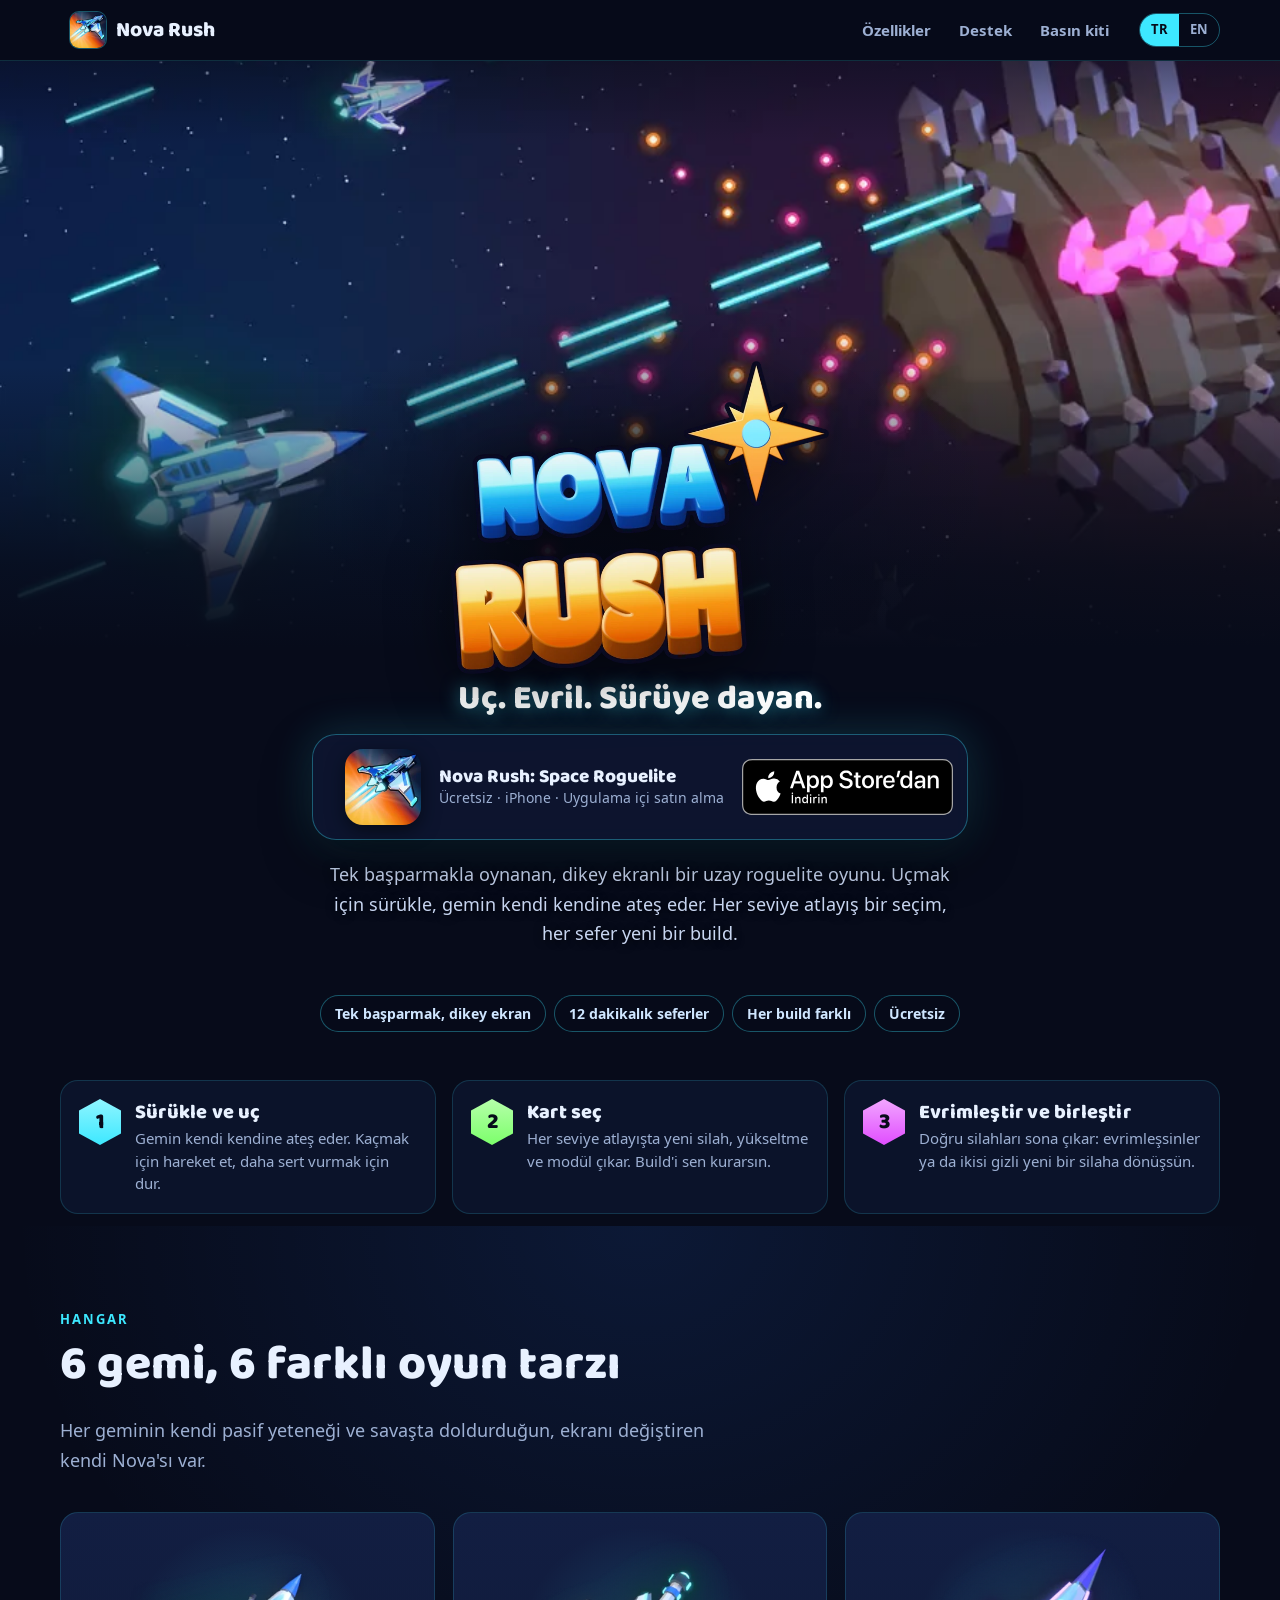
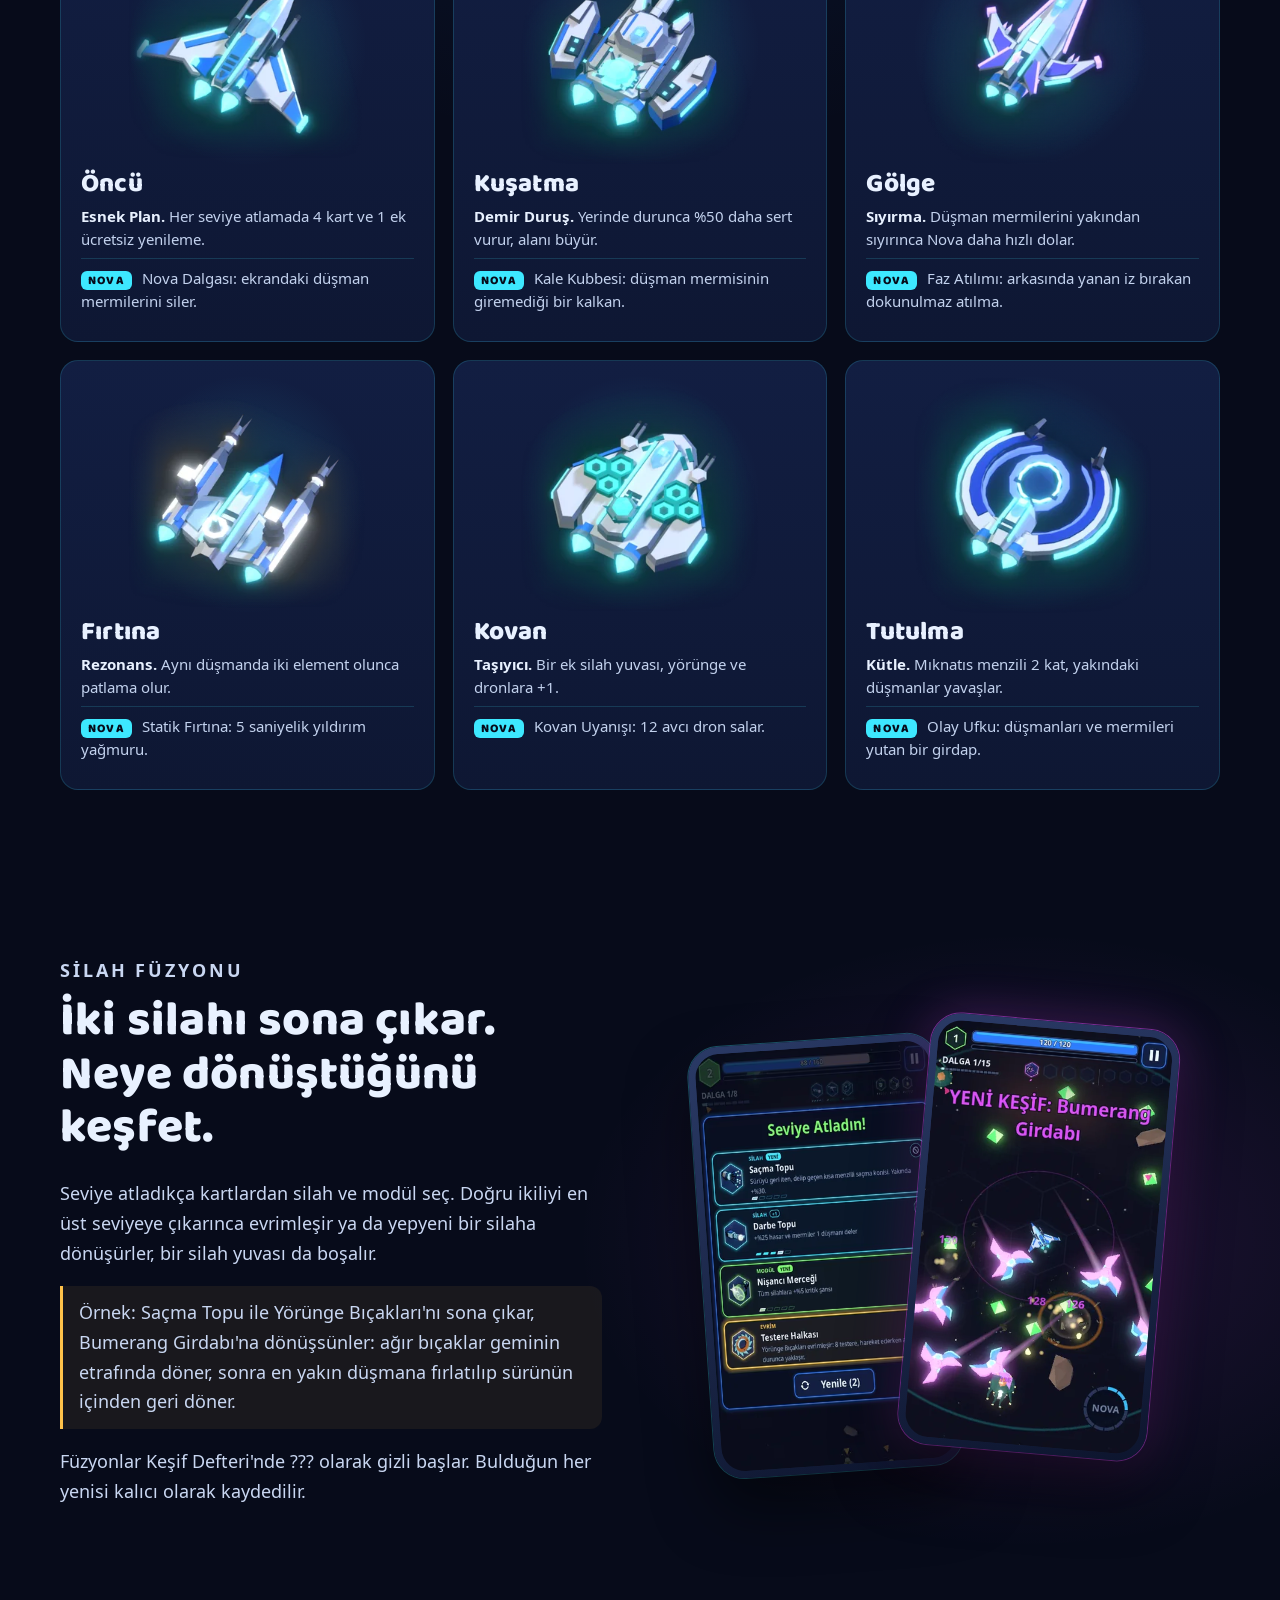
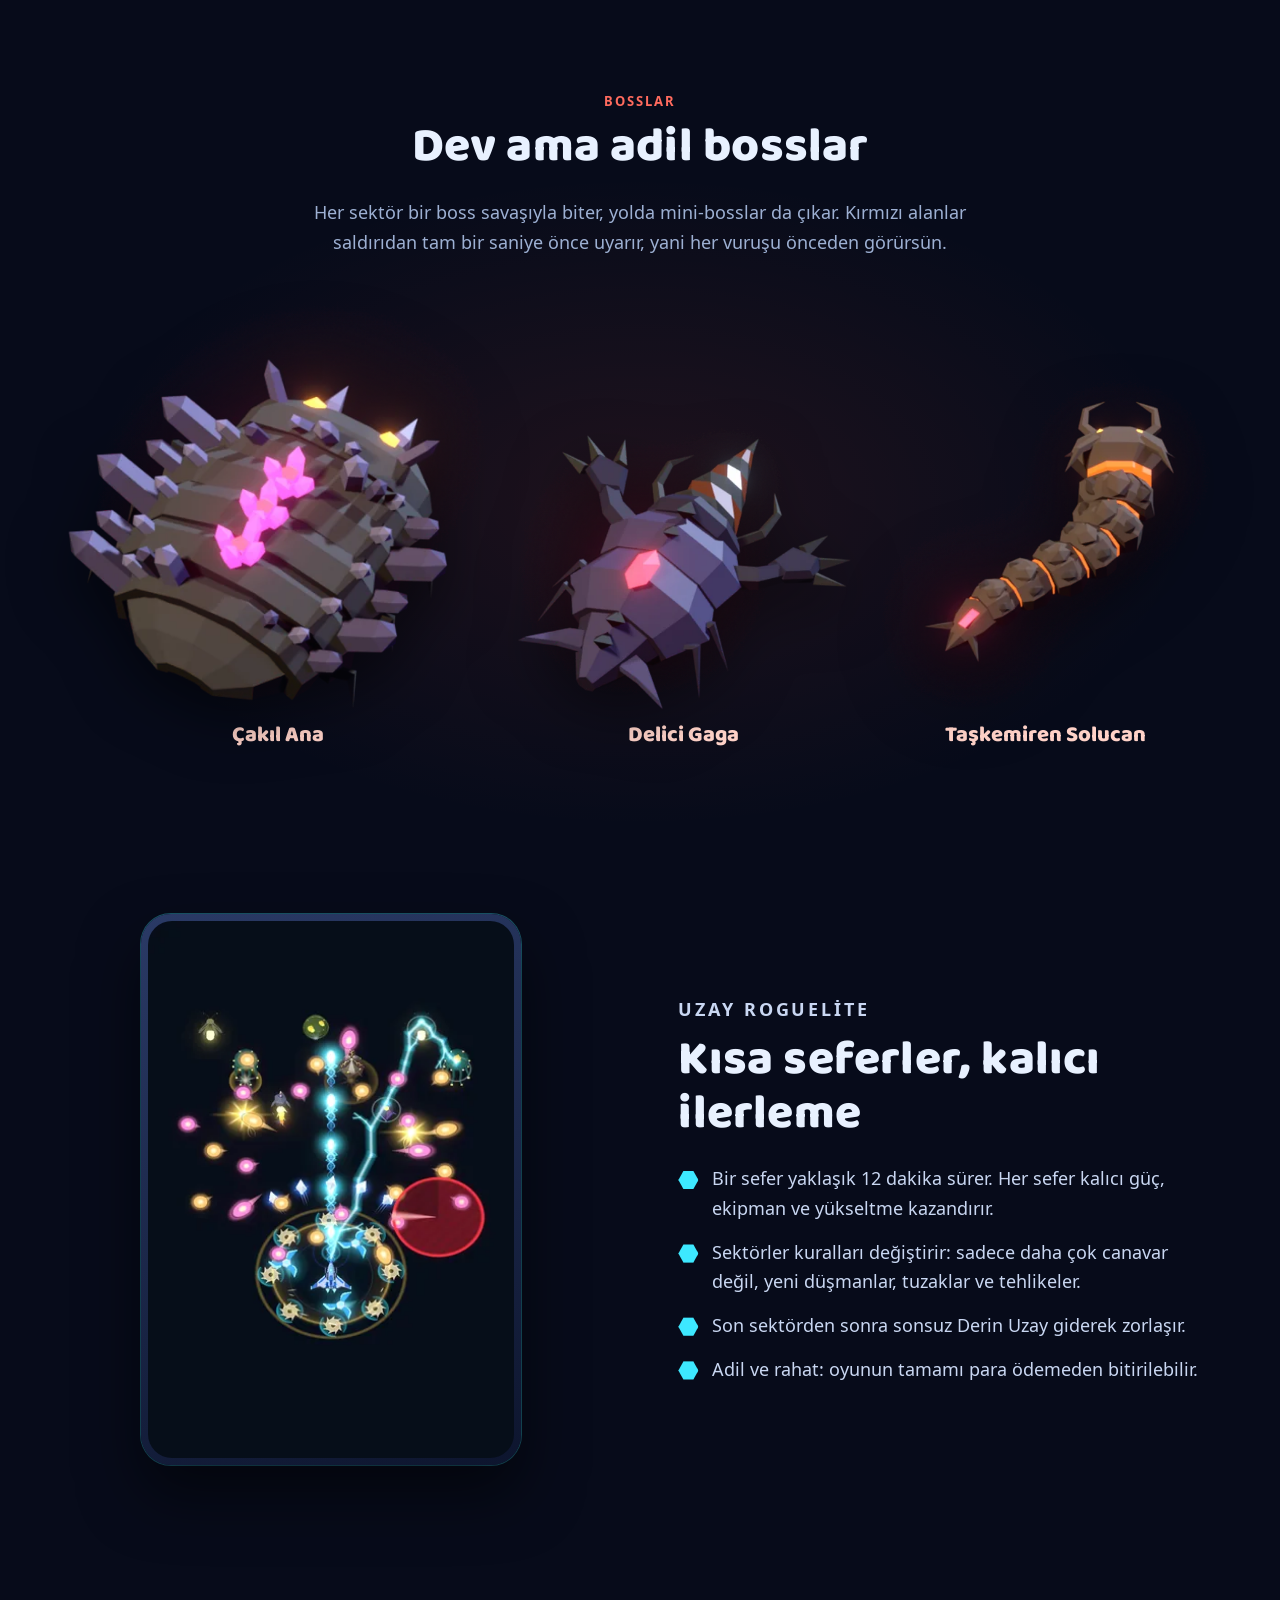
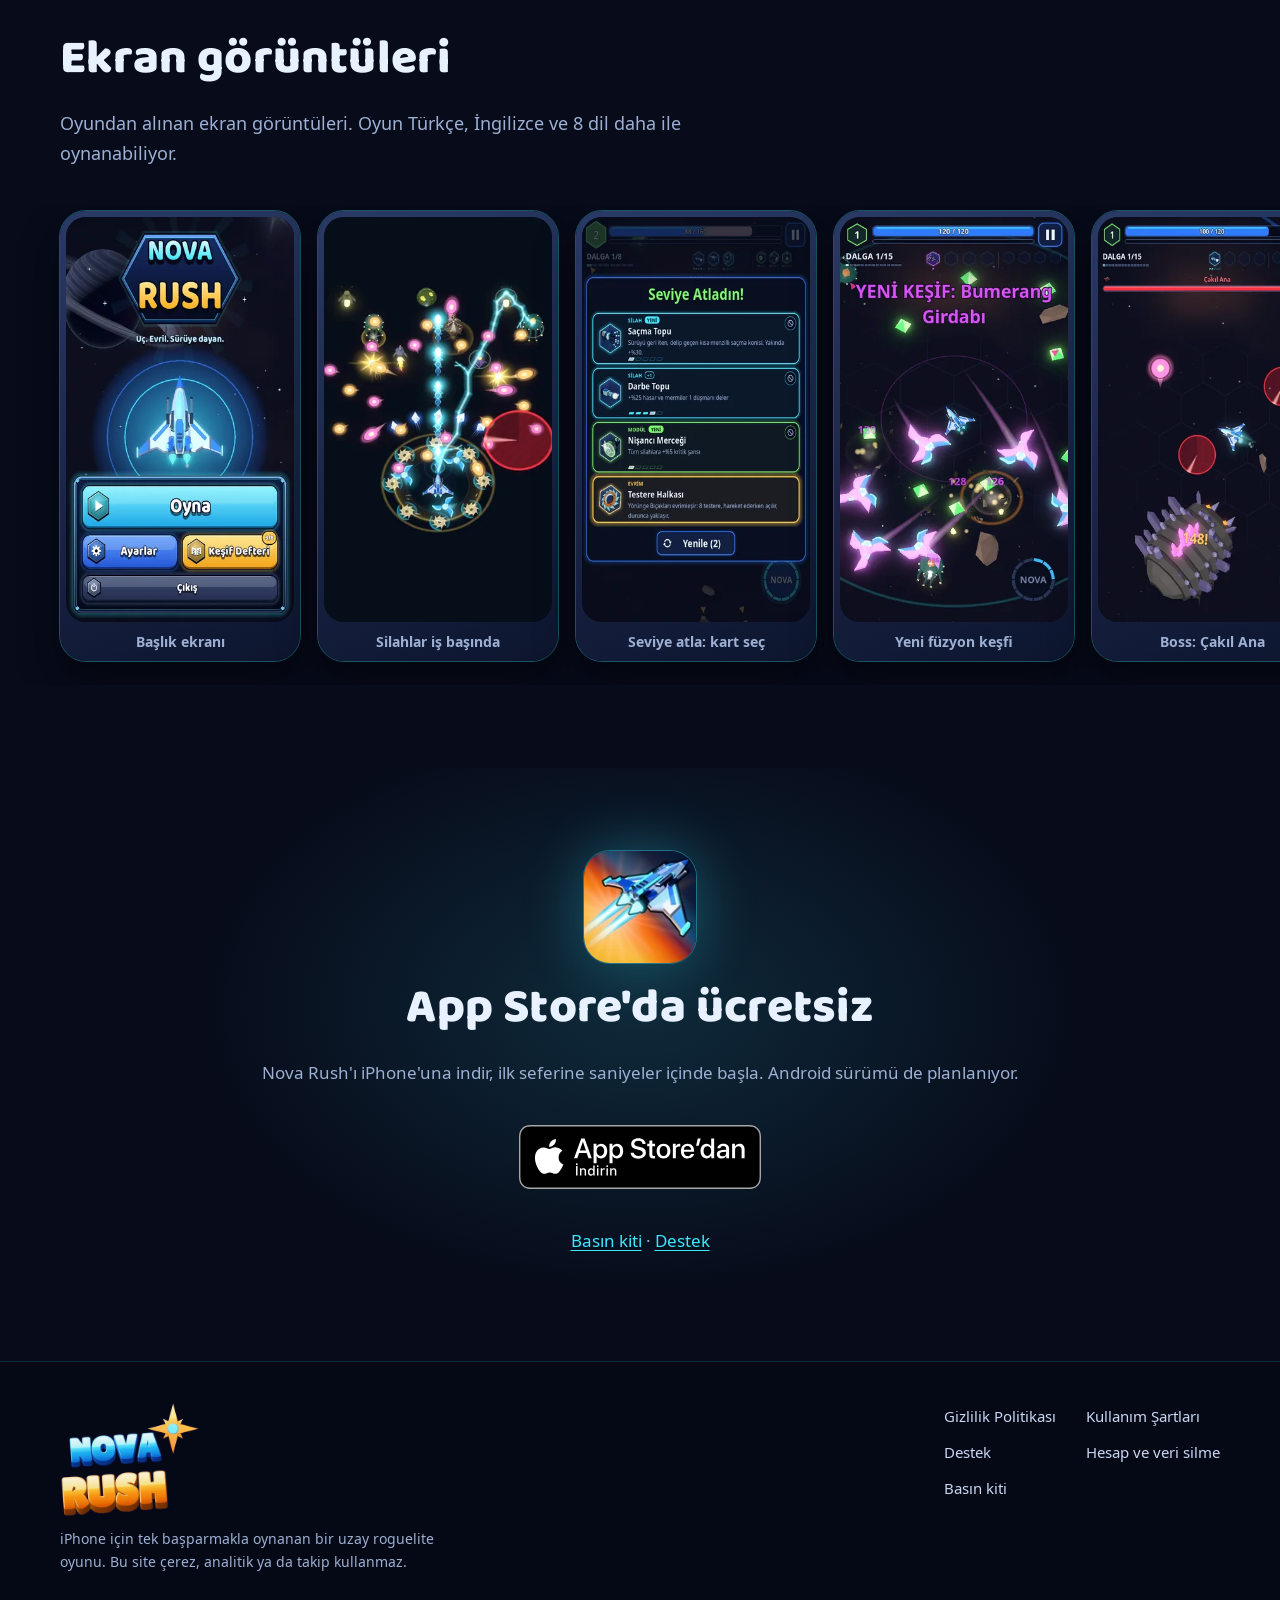
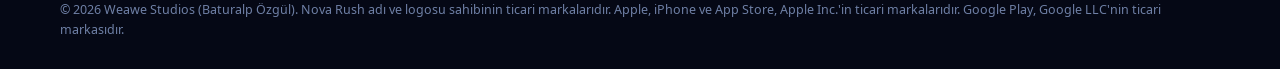
==== commit ab8ccc7d: "Nova Rush is live: App Store download badge, Smart App Banner, live wording" ====
--- a/tr/index.html
+++ b/tr/index.html
@@ -4,9 +4,10 @@
 <meta charset="utf-8">
 <meta name="viewport" content="width=device-width, initial-scale=1, viewport-fit=cover">
 <title>Nova Rush · iPhone için uzay roguelite</title>
-<meta name="description" content="Uç, silahlarını evrimleştir, sürüye dayan. Dikey ekranda tek başparmakla oynanan uzay roguelite nişancı oyunu, yakında iPhone&#x27;da.">
+<meta name="description" content="Uç, silahlarını evrimleştir, sürüye dayan. Dikey ekranda tek başparmakla oynanan uzay roguelite nişancı oyunu; iPhone için App Store&#x27;da ücretsiz.">
 <meta name="theme-color" content="#070B1A">
 <meta name="color-scheme" content="dark">
+<meta name="apple-itunes-app" content="app-id=6832023778">
 <link rel="canonical" href="https://weawestudios.github.io/tr/">
 <link rel="alternate" hreflang="en" href="https://weawestudios.github.io/">
 <link rel="alternate" hreflang="tr" href="https://weawestudios.github.io/tr/">
@@ -14,7 +15,7 @@
 <meta property="og:type" content="website">
 <meta property="og:site_name" content="Nova Rush">
 <meta property="og:title" content="Nova Rush · iPhone için uzay roguelite">
-<meta property="og:description" content="Uç, silahlarını evrimleştir, sürüye dayan. Dikey ekranda tek başparmakla oynanan uzay roguelite nişancı oyunu, yakında iPhone&#x27;da.">
+<meta property="og:description" content="Uç, silahlarını evrimleştir, sürüye dayan. Dikey ekranda tek başparmakla oynanan uzay roguelite nişancı oyunu; iPhone için App Store&#x27;da ücretsiz.">
 <meta property="og:url" content="https://weawestudios.github.io/tr/">
 <meta property="og:image" content="https://weawestudios.github.io/assets/img/og_image.png">
 <meta property="og:locale" content="tr_TR">
@@ -50,18 +51,15 @@
   <div class="wrap hero-in">
     <h1 id="hero-title" class="hero-logo"><picture><source type="image/webp" srcset="../assets/img/logo_360.webp 360w, ../assets/img/logo_720.webp 720w" sizes="(max-width: 700px) 70vw, 420px"><img src="../assets/img/logo_360.png" srcset="../assets/img/logo_360.png 360w, ../assets/img/logo_720.png 720w" sizes="(max-width: 700px) 70vw, 420px" alt="Nova Rush" width="720" height="597" fetchpriority="high"></picture></h1>
     <p class="tagline">Uç. Evril. Sürüye dayan.</p>
-    <p class="hero-sub">Tek başparmakla oynanan, dikey ekranlı bir uzay roguelite oyunu. Uçmak için sürükle, gemin kendi kendine ateş eder. Her seviye atlayış bir seçim, her sefer yeni bir build.</p>
-    <div class="store-card">
-      <picture><source type="image/webp" srcset="../assets/img/icon_128.webp 128w, ../assets/img/icon_256.webp 256w" sizes="96px"><img src="../assets/img/icon_128.png" srcset="../assets/img/icon_128.png 128w, ../assets/img/icon_256.png 256w" sizes="96px" alt="Nova Rush uygulama ikonu" width="96" height="96" fetchpriority="high" class="app-icon"></picture>
-      <div class="store-meta">
+    <a class="store-card" href="https://apps.apple.com/tr/app/apple-store/id6832023778?pt=129759963&amp;ct=website_tr&amp;mt=8" aria-label="Nova Rush&#x27;ı App Store&#x27;dan ücretsiz indir">
+      <picture><source type="image/webp" srcset="../assets/img/icon_128.webp 128w, ../assets/img/icon_256.webp 256w" sizes="76px"><img src="../assets/img/icon_128.png" srcset="../assets/img/icon_128.png 128w, ../assets/img/icon_256.png 256w" sizes="76px" alt="" width="96" height="96" fetchpriority="high" class="app-icon"></picture>
+      <span class="store-meta">
         <strong>Nova Rush: Space Roguelite</strong>
         <span>Ücretsiz · iPhone · Uygulama içi satın alma</span>
-      </div>
-      <span class="soon" role="status">
-        <svg aria-hidden="true" viewBox="0 0 24 24" width="18" height="18"><rect x="6" y="2" width="12" height="20" rx="3" fill="none" stroke="currentColor" stroke-width="2"/><circle cx="12" cy="18" r="1.3" fill="currentColor"/></svg>
-        Yakında iOS'ta
       </span>
-    </div>
+      <span class="badge-box"><img class="store-badge" src="../assets/img/appstore_badge_tr.svg" alt="App Store&#x27;dan İndirin" width="151" height="40"></span>
+    </a>
+    <p class="hero-sub">Tek başparmakla oynanan, dikey ekranlı bir uzay roguelite oyunu. Uçmak için sürükle, gemin kendi kendine ateş eder. Her seviye atlayış bir seçim, her sefer yeni bir build.</p>
     <ul class="pills"><li>Tek başparmak, dikey ekran</li><li>12 dakikalık seferler</li><li>Her build farklı</li><li>Ücretsiz</li></ul>
   </div>
 </section>
@@ -153,7 +151,7 @@
 <section id="gallery" class="sec gallery-sec" aria-labelledby="gallery-title">
   <div class="wrap">
     <h2 id="gallery-title">Ekran görüntüleri</h2>
-    <p class="sec-lead">Geliştirme sürümündeki oyundan alındı. Oyun İngilizce ve 9 dil daha ile çıkacak.</p>
+    <p class="sec-lead">Oyundan alınan ekran görüntüleri. Oyun Türkçe, İngilizce ve 8 dil daha ile oynanabiliyor.</p>
   </div>
   <ul class="gallery" tabindex="0" aria-label="Ekran görüntüleri"><li><button class="shot" type="button" data-full="../assets/img/shot_menu_720" data-alt="Öncü gemisiyle Nova Rush başlık ekranı.">
   <picture><source type="image/webp" srcset="../assets/img/shot_menu_360.webp"><img src="../assets/img/shot_menu_360.png" alt="Öncü gemisiyle Nova Rush başlık ekranı." width="360" height="640" loading="lazy" decoding="async" class="shot-img"></picture>
@@ -173,9 +171,9 @@
 <section class="sec cta" aria-labelledby="cta-title">
   <div class="wrap cta-in">
     <picture><source type="image/webp" srcset="../assets/img/icon_128.webp 128w, ../assets/img/icon_256.webp 256w" sizes="128px"><img src="../assets/img/icon_128.png" srcset="../assets/img/icon_128.png 128w, ../assets/img/icon_256.png 256w" sizes="128px" alt="Nova Rush uygulama ikonu" width="128" height="128" loading="lazy" decoding="async" class="cta-icon"></picture>
-    <h2 id="cta-title">Yakında iPhone'da</h2>
-    <p>Nova Rush geliştirme aşamasında. Android sürümü iOS yayınından sonra gelecek.</p>
-    <span class="soon big" role="status">Yakında iOS'ta</span>
+    <h2 id="cta-title">App Store'da ücretsiz</h2>
+    <p>Nova Rush'ı iPhone'una indir, ilk seferine saniyeler içinde başla. Android sürümü de planlanıyor.</p>
+    <a class="store-link" href="https://apps.apple.com/tr/app/apple-store/id6832023778?pt=129759963&amp;ct=website_tr&amp;mt=8" aria-label="Nova Rush&#x27;ı App Store&#x27;dan ücretsiz indir"><img class="store-badge big" src="../assets/img/appstore_badge_tr.svg" alt="App Store&#x27;dan İndirin" width="151" height="40"></a>
     <p class="cta-links"><a href="../tr/press.html">Basın kiti</a> · <a href="../tr/support.html">Destek</a></p>
   </div>
 </section>
--- a/assets/css/site.css
+++ b/assets/css/site.css
@@ -49,22 +49,36 @@
 .hero-art::after { content: ""; position: absolute; inset: 0;
   background: radial-gradient(34% 42% at 50% 74%, rgba(7, 11, 26, .72), transparent 80%),
               linear-gradient(180deg, rgba(7, 11, 26, .5) 0, transparent 14%, transparent 52%, rgba(7, 11, 26, .85) 86%, var(--bg) 100%); }
-@media (min-width: 1500px) { .hero { padding-top: calc(min(100vw, 2400px) * .30); } }
+/* Desktop/laptop: keep the download card above the fold on short screens (e.g. 1440x900, 1366x768). */
+@media (min-width: 701px) {
+  .hero { padding-top: max(120px, min(calc(min(100vw, 2400px) * .25), calc(100vh - 600px))); }
+  .hero .hero-logo { width: clamp(300px, 42vh, 420px); }
+}
+@media (min-width: 1500px) { .hero { padding-top: max(120px, min(calc(min(100vw, 2400px) * .30), calc(100vh - 600px))); } }
 @keyframes drift { from { transform: scale(1.02); } to { transform: scale(1.06) translate3d(-.8%, -.6%, 0); } }
 .hero-in { text-align: center; display: flex; flex-direction: column; align-items: center; }
 .hero-logo { margin: 0 0 6px; width: min(420px, 74vw); filter: drop-shadow(0 10px 30px rgba(0, 0, 0, .55)); animation: bob 5s ease-in-out infinite; }
 @keyframes bob { 50% { transform: translateY(-6px); } }
 .tagline { font: 800 clamp(24px, 3.4vw, 34px)/1.1 var(--display); margin: 0 0 10px; color: #fff; text-shadow: 0 0 18px rgba(61, 232, 255, .55); }
 .hero-sub { max-width: 640px; margin: 0 0 24px; color: #C9D7F2; font-size: 18px; text-shadow: 0 1px 8px rgba(0, 0, 0, .8); }
-.store-card { display: flex; align-items: center; gap: 16px; padding: 12px 14px 12px 12px; border-radius: 24px; background: rgba(14, 23, 51, .82); border: 1px solid var(--line2); box-shadow: 0 18px 50px rgba(0, 0, 0, .45), 0 0 40px rgba(61, 232, 255, .12); text-align: left; backdrop-filter: blur(8px); }
+/* Download card: the whole card is one link to the App Store. The badge inside is Apple's official artwork:
+   never modified or animated, height >= 40 px, clear space >= 1/4 of its height (Apple marketing guidelines). */
+.store-card { display: flex; align-items: center; gap: 18px; margin: 6px 0 20px; padding: 14px; border-radius: 24px; color: var(--text); text-decoration: none; text-align: left;
+  background: rgba(14, 23, 51, .86); border: 1px solid var(--line2); box-shadow: 0 18px 50px rgba(0, 0, 0, .45), 0 0 44px rgba(61, 232, 255, .2);
+  backdrop-filter: blur(8px); -webkit-backdrop-filter: blur(8px); transition: transform .2s ease-out, border-color .2s ease-out, box-shadow .2s ease-out; -webkit-tap-highlight-color: transparent; }
+.store-card:hover, .store-card:focus-visible { color: var(--text); border-color: var(--cyan); transform: translateY(-2px); box-shadow: 0 22px 56px rgba(0, 0, 0, .5), 0 0 60px rgba(61, 232, 255, .38); }
+.store-card:active { transform: translateY(0) scale(.99); }
+.store-card:focus-visible { outline-offset: 4px; border-radius: 24px; }
 .app-icon { width: 76px; height: 76px; border-radius: 18px; box-shadow: 0 6px 18px rgba(0, 0, 0, .5); }
 .store-meta { display: flex; flex-direction: column; line-height: 1.3; }
 .store-meta strong { font: 800 19px/1.2 var(--display); }
 .store-meta span { color: var(--muted); font-size: 14px; }
-.soon { display: inline-flex; align-items: center; gap: 8px; padding: 12px 18px; border-radius: 14px; font-weight: 700; font-size: 15px; white-space: nowrap;
-  color: var(--bg); background: linear-gradient(180deg, #7FF2FF, var(--cyan)); box-shadow: 0 0 0 1px rgba(255, 255, 255, .25) inset, 0 0 26px rgba(61, 232, 255, .45); animation: pulse 2.8s ease-in-out infinite; }
-@keyframes pulse { 50% { box-shadow: 0 0 0 1px rgba(255, 255, 255, .25) inset, 0 0 40px rgba(61, 232, 255, .7); } }
-.soon.big { font-size: 18px; padding: 14px 26px; }
+.badge-box { display: block; flex: none; }
+.store-badge { display: block; height: 56px; width: auto; }
+.store-badge.big { height: 64px; }
+.store-link { display: inline-block; padding: 16px; border-radius: 20px; -webkit-tap-highlight-color: transparent; transition: background-color .2s ease-out; }
+.store-link:hover { background: rgba(61, 232, 255, .08); }
+.store-link:focus-visible { outline-offset: 0; border-radius: 20px; }
 .pills { list-style: none; display: flex; flex-wrap: wrap; justify-content: center; gap: 8px; padding: 0; margin: 22px 0 0; }
 .pills li { padding: 6px 14px; border-radius: 999px; border: 1px solid var(--line2); background: rgba(7, 11, 26, .6); color: #CFE6FF; font-size: 14px; font-weight: 700; }
 @media (max-width: 700px) {
@@ -72,10 +86,17 @@
   .hero-art { position: relative; inset: auto; aspect-ratio: 3 / 2; }
   .hero-art img { animation: none; aspect-ratio: 3 / 2; height: 100%; }
   .hero-art::after { background: linear-gradient(180deg, transparent 50%, var(--bg) 100%); }
-  .hero-in { margin-top: -18vw; }
-  .store-card { flex-wrap: wrap; justify-content: center; text-align: center; padding: 14px; }
-  .store-card .store-meta { align-items: center; }
-  .app-icon { width: 64px; height: 64px; }
+  .hero-in { margin-top: -24vw; }
+  .hero-logo { width: min(420px, 60vw); }
+  .tagline { font-size: 24px; }
+  .store-card { display: grid; grid-template-columns: auto 1fr; gap: 14px; width: min(100%, 400px); margin: 4px 0 18px; padding: 14px; }
+  .store-meta strong { font-size: 17px; }
+  .store-meta span { font-size: 13px; }
+  .store-card source { display: none; }
+  .store-card .app-icon { grid-column: 1; grid-row: 1; }
+  .store-card .store-meta { grid-column: 2; grid-row: 1; }
+  .badge-box { grid-column: 1 / -1; grid-row: 2; justify-self: center; }
+  .app-icon { width: 56px; height: 56px; border-radius: 14px; }
   .hero-sub { font-size: 16px; }
 }
 
